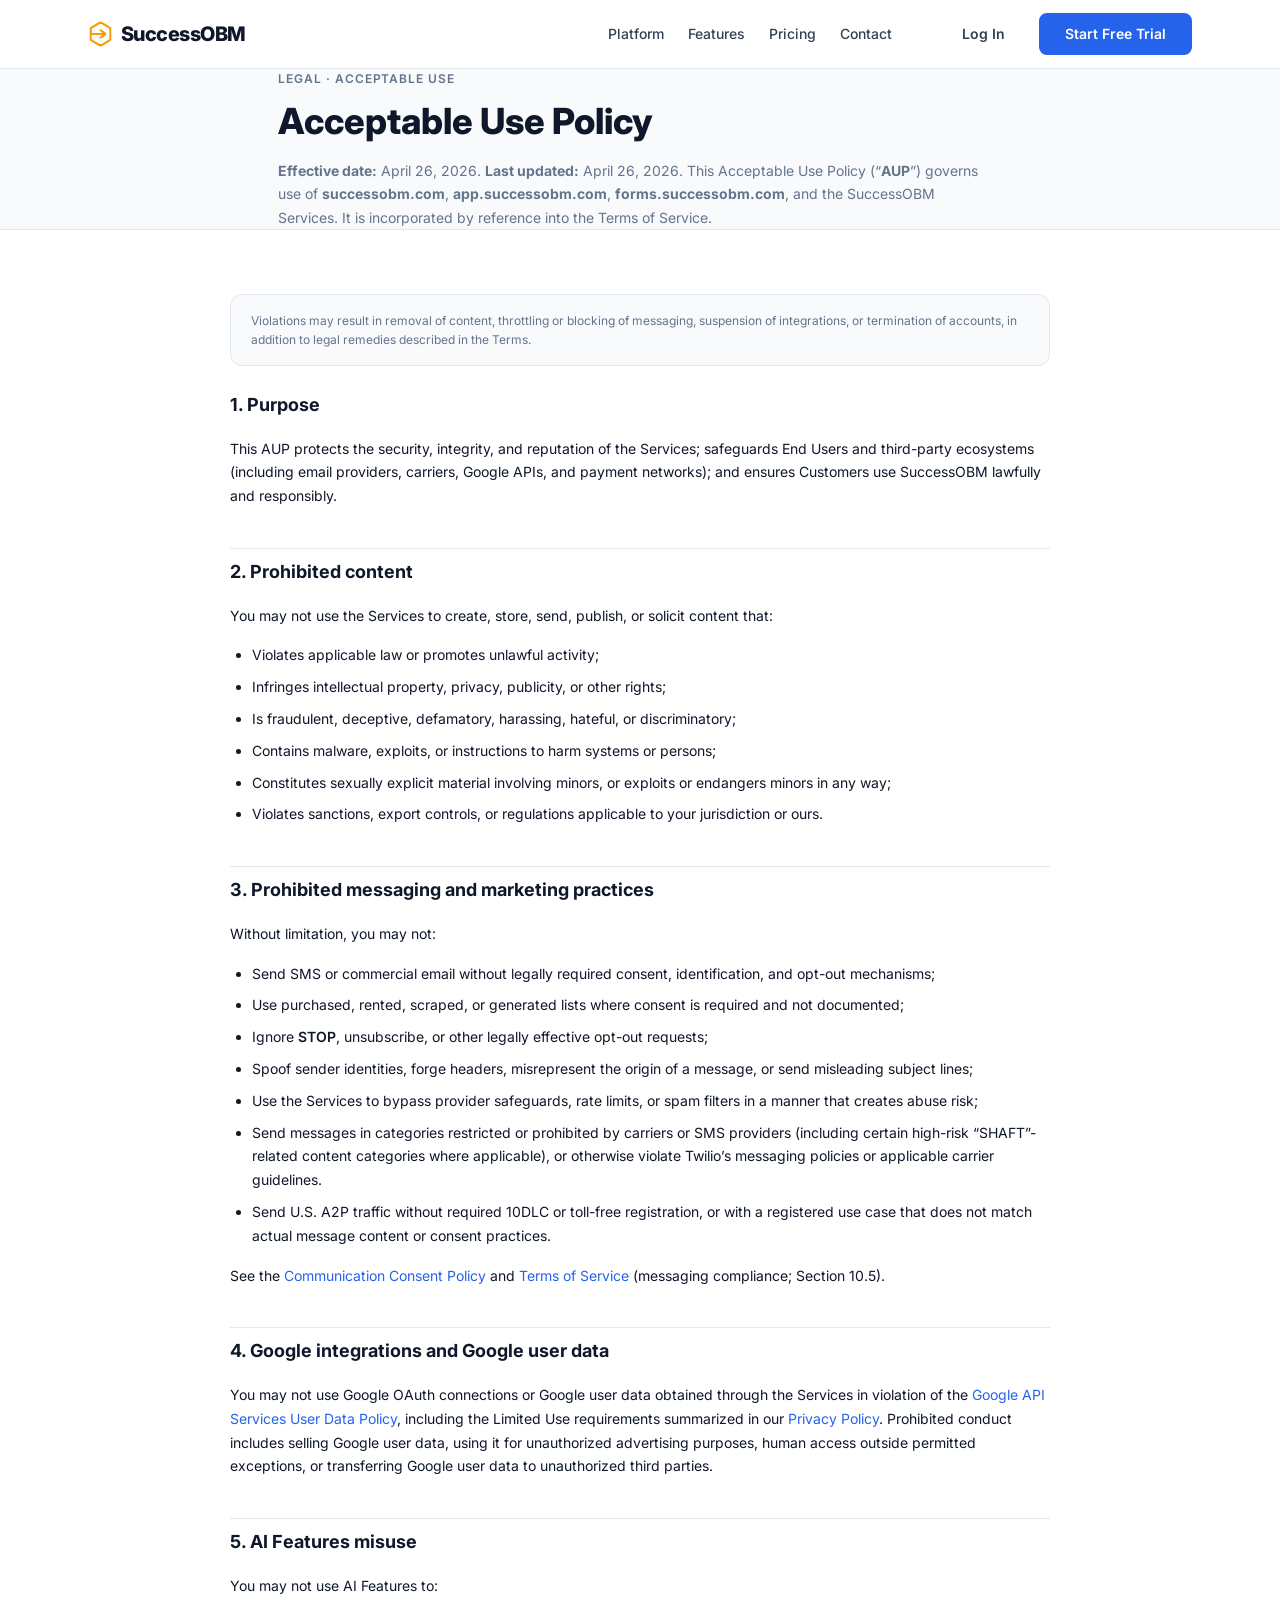
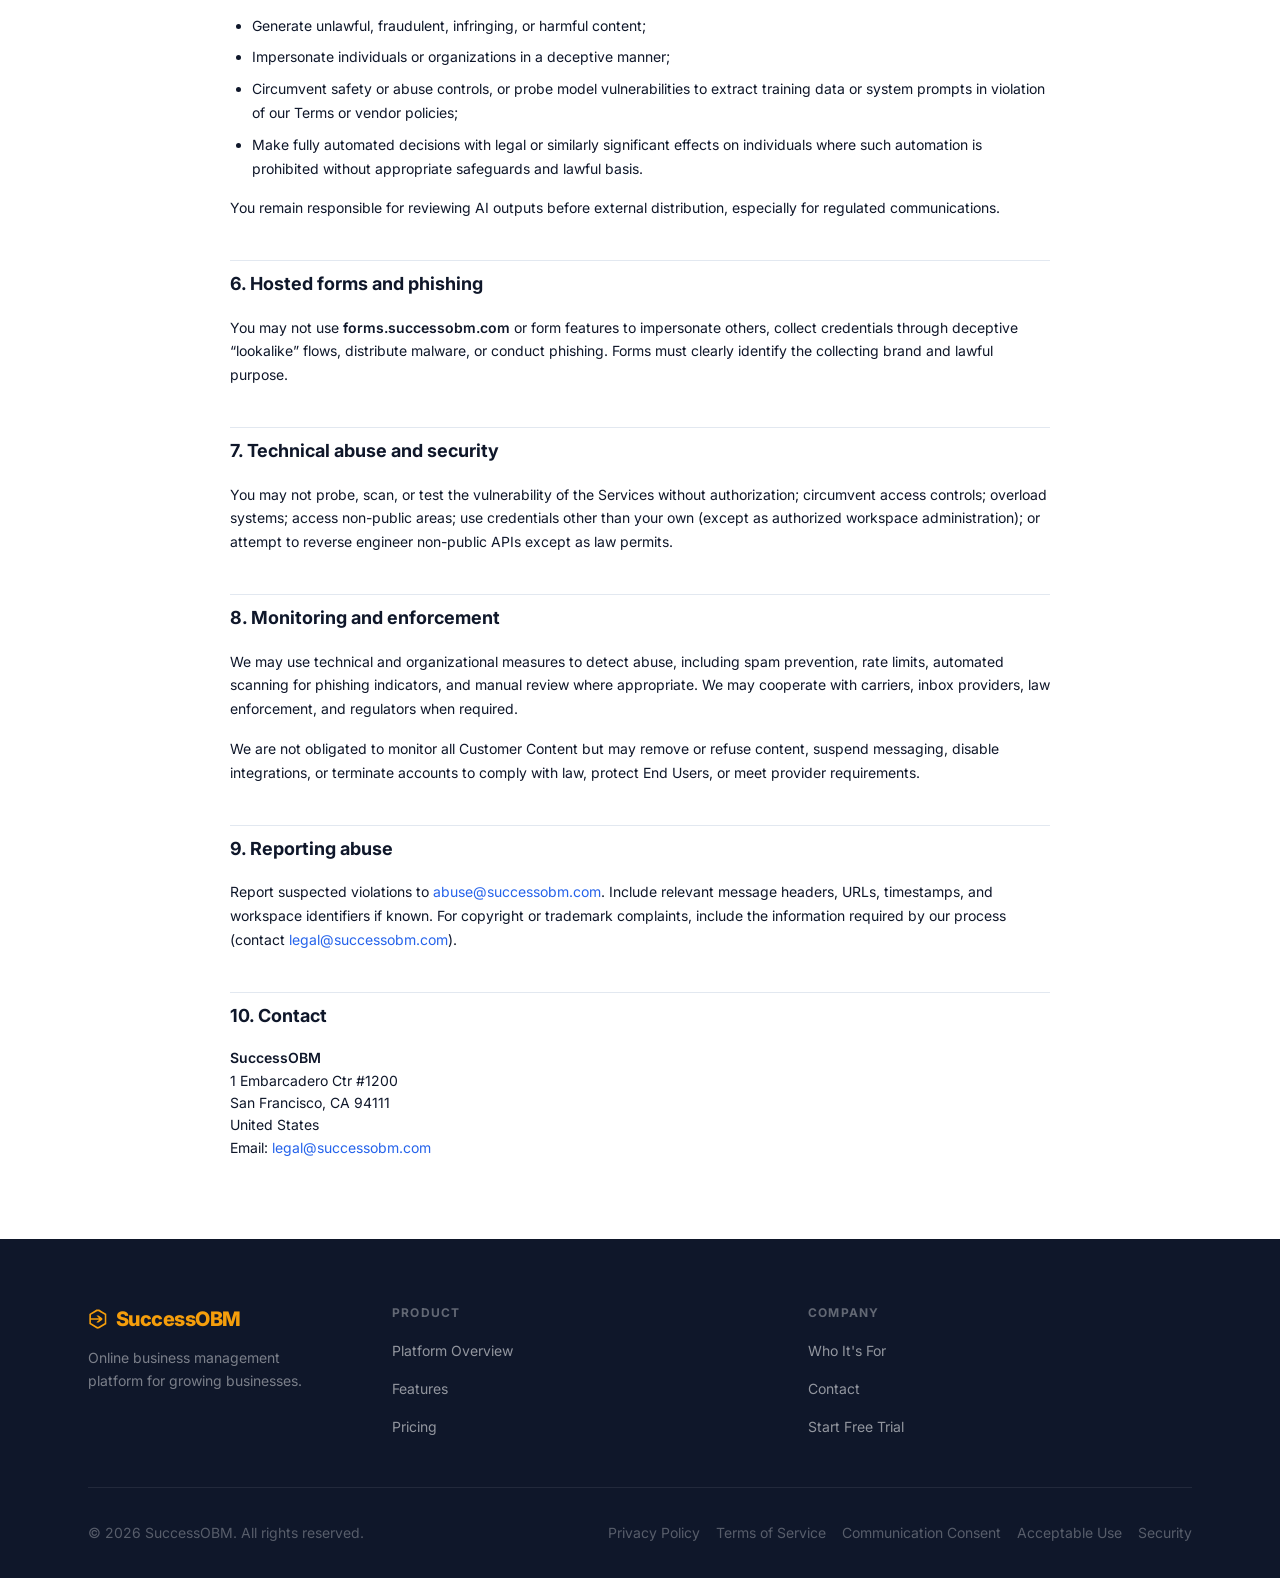
==== acceptable-use/index.html @ dd64149d "Add legal and compliance pages" ====
<!DOCTYPE html>
<html lang="en">
<head>
  <meta charset="UTF-8">
  <meta name="viewport" content="width=device-width, initial-scale=1.0">
  <title>Acceptable Use Policy | SuccessOBM</title>
  <meta name="description" content="Acceptable Use Policy for SuccessOBM — prohibited conduct, messaging abuse, AI misuse, and enforcement.">
  <meta name="robots" content="index, follow">
  <link rel="canonical" href="https://successobm.com/acceptable-use">

  <meta property="og:type" content="website">
  <meta property="og:site_name" content="SuccessOBM">
  <meta property="og:url" content="https://successobm.com/acceptable-use">
  <meta property="og:title" content="Acceptable Use Policy | SuccessOBM">
  <meta property="og:description" content="Rules for using SuccessOBM, including messaging, integrations, AI features, and hosted forms.">

  <link rel="preconnect" href="https://fonts.googleapis.com">
  <link rel="preconnect" href="https://fonts.gstatic.com" crossorigin>
  <link href="https://fonts.googleapis.com/css2?family=Inter:wght@400;500;600;700;800&display=swap" rel="stylesheet">
  <link rel="stylesheet" href="../css/styles.css">

  <style>
    .legal-hero { padding-block: var(--s-14) var(--s-8); background: var(--c-surface); border-bottom: 1px solid var(--c-border); }
    .legal-hero__inner { max-width: 820px; }
    .legal-hero__meta { font-size: var(--text-xs); font-weight: 600; letter-spacing: 0.08em; text-transform: uppercase; color: var(--c-text-muted); margin-bottom: var(--s-3); }
    .legal-hero h1 { font-size: clamp(1.75rem, 4vw, 2.25rem); font-weight: 800; color: var(--c-text); margin: 0 0 var(--s-4); line-height: 1.2; }
    .legal-hero__lead { font-size: var(--text-sm); color: var(--c-text-muted); line-height: 1.65; margin: 0; max-width: 720px; }
    .legal-wrap { padding-block: var(--s-10) var(--s-16); background: var(--c-white); }
    .legal-doc { max-width: 820px; margin-inline: auto; font-size: var(--text-sm); color: var(--c-text); line-height: 1.7; }
    .legal-doc h2 { font-size: var(--text-lg); font-weight: 700; color: var(--c-text); margin: var(--s-10) 0 var(--s-4); padding-top: var(--s-2); border-top: 1px solid var(--c-border); }
    .legal-doc h2:first-of-type { border-top: none; margin-top: 0; padding-top: 0; }
    .legal-doc h3 { font-size: var(--text-base); font-weight: 650; margin: var(--s-8) 0 var(--s-3); color: var(--c-text); }
    .legal-doc p { margin: 0 0 var(--s-4); }
    .legal-doc ul, .legal-doc ol { margin: 0 0 var(--s-4); padding-left: 1.35rem; }
    .legal-doc li { margin-bottom: var(--s-2); }
    .legal-doc li:last-child { margin-bottom: 0; }
    .legal-doc strong { font-weight: 600; }
    .legal-doc a { color: var(--c-primary); text-underline-offset: 2px; }
    .legal-doc .legal-note { background: var(--c-surface); border: 1px solid var(--c-border); border-radius: var(--r-lg); padding: var(--s-4) var(--s-5); margin: var(--s-6) 0; font-size: var(--text-xs); color: var(--c-text-muted); line-height: 1.6; }
    .legal-doc .legal-address { font-style: normal; line-height: 1.6; }
  </style>
</head>
<body>

  <a class="skip-link" href="#main-content">Skip to main content</a>

  <header class="site-header" role="banner">
    <nav class="nav container" aria-label="Main navigation">
      <a href="/" class="nav__logo" aria-label="SuccessOBM — go to homepage">
        <svg class="nav__logo-icon" xmlns="http://www.w3.org/2000/svg" viewBox="98 72 122 137" aria-hidden="true" focusable="false">
          <path fill="currentColor" d="M164.08,80.65l3.98,1.11c14.44,8.84,28.86,17.67,43.26,26.48l.69,1.75v60.94l-.68,1.75-44.98,27.75c-3.71.82-10.62,1.42-14.09-.03l-45.69-28.25c-.51-20.93-.52-42.63-.01-63.58l43.95-26.81,3.98-1.1h9.59ZM167.05,145.61c-4.42-.01-8.16-.25-12.38-.29l-38.52-.4.02,20.93,39.08,23.59c3.01.23,5.64.26,8.59-.03l38.57-23.69v-51.09s-38.41-22.59-38.41-22.59l-9.06-.13-38.18,22.67-.31,20.8,50.54-.06-16.31-16.72,12.6-.04,23.98,16.66-.04,9.84-24.3,16.86c-4.16-.2-7.86.43-12.13-.38,5.96-6.66,10.46-9.46,16.27-15.95Z"/>
        </svg>
        <span class="nav__logo-text">SuccessOBM</span>
      </a>
      <button class="nav__toggle" aria-expanded="false" aria-controls="nav-menu" aria-label="Toggle navigation menu">
        <span class="nav__toggle-bar"></span>
        <span class="nav__toggle-bar"></span>
        <span class="nav__toggle-bar"></span>
      </button>
      <div class="nav__menu" id="nav-menu">
        <ul class="nav__list" role="list">
          <li><a href="/platform" class="nav__link">Platform</a></li>
          <li><a href="/features" class="nav__link">Features</a></li>
          <li><a href="/pricing" class="nav__link">Pricing</a></li>
          <li><a href="/contact" class="nav__link">Contact</a></li>
        </ul>
        <div class="nav__actions">
          <a href="/login" class="btn btn--ghost">Log In</a>
          <a href="/signup" class="btn btn--primary">Start Free Trial</a>
        </div>
      </div>
    </nav>
  </header>

  <main id="main-content">
    <div class="legal-hero">
      <div class="container legal-hero__inner">
        <p class="legal-hero__meta">Legal &middot; Acceptable Use</p>
        <h1>Acceptable Use Policy</h1>
        <p class="legal-hero__lead"><strong>Effective date:</strong> April 26, 2026. <strong>Last updated:</strong> April 26, 2026. This Acceptable Use Policy (&ldquo;<strong>AUP</strong>&rdquo;) governs use of <strong>successobm.com</strong>, <strong>app.successobm.com</strong>, <strong>forms.successobm.com</strong>, and the SuccessOBM Services. It is incorporated by reference into the <a href="/terms">Terms of Service</a>.</p>
      </div>
    </div>

    <div class="legal-wrap">
      <div class="container">
        <article class="legal-doc" aria-label="Acceptable Use Policy full text">

          <p class="legal-note">Violations may result in removal of content, throttling or blocking of messaging, suspension of integrations, or termination of accounts, in addition to legal remedies described in the Terms.</p>

          <h2>1. Purpose</h2>
          <p>This AUP protects the security, integrity, and reputation of the Services; safeguards End Users and third-party ecosystems (including email providers, carriers, Google APIs, and payment networks); and ensures Customers use SuccessOBM lawfully and responsibly.</p>

          <h2>2. Prohibited content</h2>
          <p>You may not use the Services to create, store, send, publish, or solicit content that:</p>
          <ul>
            <li>Violates applicable law or promotes unlawful activity;</li>
            <li>Infringes intellectual property, privacy, publicity, or other rights;</li>
            <li>Is fraudulent, deceptive, defamatory, harassing, hateful, or discriminatory;</li>
            <li>Contains malware, exploits, or instructions to harm systems or persons;</li>
            <li>Constitutes sexually explicit material involving minors, or exploits or endangers minors in any way;</li>
            <li>Violates sanctions, export controls, or regulations applicable to your jurisdiction or ours.</li>
          </ul>

          <h2>3. Prohibited messaging and marketing practices</h2>
          <p>Without limitation, you may not:</p>
          <ul>
            <li>Send SMS or commercial email without legally required consent, identification, and opt-out mechanisms;</li>
            <li>Use purchased, rented, scraped, or generated lists where consent is required and not documented;</li>
            <li>Ignore <strong>STOP</strong>, unsubscribe, or other legally effective opt-out requests;</li>
            <li>Spoof sender identities, forge headers, misrepresent the origin of a message, or send misleading subject lines;</li>
            <li>Use the Services to bypass provider safeguards, rate limits, or spam filters in a manner that creates abuse risk;</li>
            <li>Send messages in categories restricted or prohibited by carriers or SMS providers (including certain high-risk &ldquo;SHAFT&rdquo;-related content categories where applicable), or otherwise violate Twilio&rsquo;s messaging policies or applicable carrier guidelines.</li>
            <li>Send U.S. A2P traffic without required 10DLC or toll-free registration, or with a registered use case that does not match actual message content or consent practices.</li>
          </ul>
          <p>See the <a href="/communication-policy">Communication Consent Policy</a> and <a href="/terms">Terms of Service</a> (messaging compliance; Section 10.5).</p>

          <h2>4. Google integrations and Google user data</h2>
          <p>You may not use Google OAuth connections or Google user data obtained through the Services in violation of the <a href="https://developers.google.com/terms/api-services-user-data-policy" rel="noopener noreferrer">Google API Services User Data Policy</a>, including the Limited Use requirements summarized in our <a href="/privacy">Privacy Policy</a>. Prohibited conduct includes selling Google user data, using it for unauthorized advertising purposes, human access outside permitted exceptions, or transferring Google user data to unauthorized third parties.</p>

          <h2>5. AI Features misuse</h2>
          <p>You may not use AI Features to:</p>
          <ul>
            <li>Generate unlawful, fraudulent, infringing, or harmful content;</li>
            <li>Impersonate individuals or organizations in a deceptive manner;</li>
            <li>Circumvent safety or abuse controls, or probe model vulnerabilities to extract training data or system prompts in violation of our Terms or vendor policies;</li>
            <li>Make fully automated decisions with legal or similarly significant effects on individuals where such automation is prohibited without appropriate safeguards and lawful basis.</li>
          </ul>
          <p>You remain responsible for reviewing AI outputs before external distribution, especially for regulated communications.</p>

          <h2>6. Hosted forms and phishing</h2>
          <p>You may not use <strong>forms.successobm.com</strong> or form features to impersonate others, collect credentials through deceptive &ldquo;lookalike&rdquo; flows, distribute malware, or conduct phishing. Forms must clearly identify the collecting brand and lawful purpose.</p>

          <h2>7. Technical abuse and security</h2>
          <p>You may not probe, scan, or test the vulnerability of the Services without authorization; circumvent access controls; overload systems; access non-public areas; use credentials other than your own (except as authorized workspace administration); or attempt to reverse engineer non-public APIs except as law permits.</p>

          <h2>8. Monitoring and enforcement</h2>
          <p>We may use technical and organizational measures to detect abuse, including spam prevention, rate limits, automated scanning for phishing indicators, and manual review where appropriate. We may cooperate with carriers, inbox providers, law enforcement, and regulators when required.</p>
          <p>We are not obligated to monitor all Customer Content but may remove or refuse content, suspend messaging, disable integrations, or terminate accounts to comply with law, protect End Users, or meet provider requirements.</p>

          <h2>9. Reporting abuse</h2>
          <p>Report suspected violations to <a href="mailto:abuse@successobm.com">abuse@successobm.com</a>. Include relevant message headers, URLs, timestamps, and workspace identifiers if known. For copyright or trademark complaints, include the information required by our process (contact <a href="mailto:legal@successobm.com">legal@successobm.com</a>).</p>

          <h2>10. Contact</h2>
          <p class="legal-address"><strong>SuccessOBM</strong><br>
          1 Embarcadero Ctr #1200<br>
          San Francisco, CA 94111<br>
          United States<br>
          Email: <a href="mailto:legal@successobm.com">legal@successobm.com</a></p>

        </article>
      </div>
    </div>
  </main>

  <footer class="site-footer" role="contentinfo">
    <div class="container">
      <div class="footer__top">
        <div class="footer__brand">
          <a href="/" class="footer__logo" aria-label="SuccessOBM — go to homepage">
            <svg class="footer__logo-icon" xmlns="http://www.w3.org/2000/svg" viewBox="98 72 122 137" aria-hidden="true" focusable="false">
              <path fill="currentColor" d="M164.08,80.65l3.98,1.11c14.44,8.84,28.86,17.67,43.26,26.48l.69,1.75v60.94l-.68,1.75-44.98,27.75c-3.71.82-10.62,1.42-14.09-.03l-45.69-28.25c-.51-20.93-.52-42.63-.01-63.58l43.95-26.81,3.98-1.1h9.59ZM167.05,145.61c-4.42-.01-8.16-.25-12.38-.29l-38.52-.4.02,20.93,39.08,23.59c3.01.23,5.64.26,8.59-.03l38.57-23.69v-51.09s-38.41-22.59-38.41-22.59l-9.06-.13-38.18,22.67-.31,20.8,50.54-.06-16.31-16.72,12.6-.04,23.98,16.66-.04,9.84-24.3,16.86c-4.16-.2-7.86.43-12.13-.38,5.96-6.66,10.46-9.46,16.27-15.95Z"/>
            </svg>
            <span class="footer__logo-text">SuccessOBM</span>
          </a>
          <p class="footer__tagline">Online business management platform for growing businesses.</p>
        </div>
        <nav class="footer__nav" aria-label="Footer navigation">
          <div class="footer__col">
            <h4 class="footer__col-title">Product</h4>
            <ul role="list">
              <li><a href="/platform">Platform Overview</a></li>
              <li><a href="/features">Features</a></li>
              <li><a href="/pricing">Pricing</a></li>
            </ul>
          </div>
          <div class="footer__col">
            <h4 class="footer__col-title">Company</h4>
            <ul role="list">
              <li><a href="/who-its-for">Who It's For</a></li>
              <li><a href="/contact">Contact</a></li>
              <li><a href="/signup">Start Free Trial</a></li>
            </ul>
          </div>
        </nav>
      </div>
      <div class="footer__bottom">
        <p class="footer__legal">&copy; <span id="current-year">2026</span> SuccessOBM. All rights reserved.</p>
        <ul class="footer__legal-links" role="list">
          <li><a href="/privacy">Privacy Policy</a></li>
          <li><a href="/terms">Terms of Service</a></li>
          <li><a href="/communication-policy">Communication Consent</a></li>
          <li><a href="/acceptable-use" aria-current="page">Acceptable Use</a></li>
          <li><a href="/security">Security</a></li>
        </ul>
      </div>
    </div>
  </footer>

  <script src="../js/main.js"></script>
</body>
</html>
---- css/styles.css ----
/*
 * ============================================================
 * SuccessOBM — styles.css
 * Mobile-first, production-ready stylesheet
 *
 * Structure:
 *   1.  Design Tokens (CSS custom properties)
 *   2.  Reset & Base
 *   3.  Skip Link (accessibility)
 *   4.  Layout Utilities
 *   5.  Buttons
 *   6.  Navigation
 *   7.  Section Utilities
 *   8.  Hero
 *   9.  Problem Section
 *   10. Platform Pillars
 *   11. Outcomes / Benefits
 *   12. Feature Cards
 *   13. Audience Grid
 *   14. Differentiators
 *   15. How It Works Steps
 *   16. CTA Section
 *   17. FAQ
 *   18. Footer
 *   19. Animations
 *   20. Print
 * ============================================================
 */


/* ============================================================
   1. DESIGN TOKENS
   ============================================================ */

:root {
  /* --- Color palette --- */
  --c-dark:          #0F172A;
  --c-dark-alt:      #1E293B;
  --c-primary:       #2563EB;
  --c-primary-dark:  #1D4ED8;
  --c-primary-deeper:#1E40AF;
  --c-primary-light: #DBEAFE;
  --c-accent:        #F59E0B;
  --c-gold:          #F59E0B;
  --c-gold-dark:     #D97706;
  --c-gold-light:    #FEF3C7;
  --c-surface:       #F8FAFC;
  --c-surface-alt:   #F1F5F9;
  --c-border:        #E2E8F0;
  --c-text:          #0F172A;
  --c-text-body:     #334155;
  --c-text-muted:    #64748B;
  --c-white:         #FFFFFF;

  /* --- Typography --- */
  --font: 'Inter', system-ui, -apple-system, BlinkMacSystemFont, 'Segoe UI', sans-serif;

  --text-xs:   0.75rem;    /*  12px */
  --text-sm:   0.875rem;   /*  14px */
  --text-base: 1rem;       /*  16px */
  --text-lg:   1.125rem;   /*  18px */
  --text-xl:   1.25rem;    /*  20px */
  --text-2xl:  1.5rem;     /*  24px */
  --text-3xl:  1.875rem;   /*  30px */
  --text-4xl:  2.25rem;    /*  36px */
  --text-5xl:  3rem;       /*  48px */
  --text-6xl:  3.75rem;    /*  60px */

  /* --- Spacing scale --- */
  --s-1:  0.25rem;
  --s-2:  0.5rem;
  --s-3:  0.75rem;
  --s-4:  1rem;
  --s-5:  1.25rem;
  --s-6:  1.5rem;
  --s-7:  1.75rem;
  --s-8:  2rem;
  --s-10: 2.5rem;
  --s-12: 3rem;
  --s-16: 4rem;
  --s-20: 5rem;
  --s-24: 6rem;

  /* --- Border radius --- */
  --r-sm:   0.375rem;
  --r-md:   0.5rem;
  --r-lg:   0.75rem;
  --r-xl:   1rem;
  --r-2xl:  1.5rem;
  --r-full: 9999px;

  /* --- Shadows --- */
  --shadow-sm: 0 1px 2px rgba(15, 23, 42, 0.05);
  --shadow-md: 0 4px 6px -1px rgba(15, 23, 42, 0.07),
               0 2px 4px -1px rgba(15, 23, 42, 0.04);
  --shadow-lg: 0 10px 15px -3px rgba(15, 23, 42, 0.07),
               0 4px 6px -2px rgba(15, 23, 42, 0.04);
  --shadow-xl: 0 20px 25px -5px rgba(15, 23, 42, 0.08),
               0 10px 10px -5px rgba(15, 23, 42, 0.02);

  /* --- Layout --- */
  --container-max:    1200px;
  --container-narrow: 760px;

  /* --- Transitions --- */
  --t-fast: 150ms ease;
  --t-base: 250ms ease;
  --t-slow: 400ms ease;
}


/* ============================================================
   2. RESET & BASE
   ============================================================ */

*, *::before, *::after {
  box-sizing: border-box;
  margin: 0;
  padding: 0;
}

html {
  scroll-behavior: smooth;
  -webkit-text-size-adjust: 100%;
}

body {
  font-family: var(--font);
  font-size: var(--text-base);
  line-height: 1.6;
  color: var(--c-text-body);
  background-color: var(--c-white);
  -webkit-font-smoothing: antialiased;
  -moz-osx-font-smoothing: grayscale;
}

img,
svg,
video {
  display: block;
  max-width: 100%;
}

ul[role="list"],
ol[role="list"] {
  list-style: none;
}

a {
  color: inherit;
  text-decoration: none;
}

button {
  cursor: pointer;
  border: none;
  background: none;
  font-family: inherit;
  font-size: inherit;
  color: inherit;
}

/* Global focus ring — visible only for keyboard navigation */
:focus-visible {
  outline: 2px solid var(--c-primary);
  outline-offset: 3px;
  border-radius: var(--r-sm);
}


/* ============================================================
   3. SKIP LINK (ACCESSIBILITY)
   ============================================================ */

.skip-link {
  position: absolute;
  top: -100%;
  left: var(--s-4);
  padding: var(--s-2) var(--s-4);
  background: var(--c-primary);
  color: var(--c-white);
  font-size: var(--text-sm);
  font-weight: 600;
  border-radius: var(--r-md);
  z-index: 9999;
  transition: top var(--t-fast);
}

.skip-link:focus {
  top: var(--s-4);
}


/* ============================================================
   4. LAYOUT UTILITIES
   ============================================================ */

.container {
  width: 100%;
  max-width: var(--container-max);
  margin-inline: auto;
  padding-inline: var(--s-5);
}

.container--narrow {
  max-width: var(--container-narrow);
}

@media (min-width: 640px) {
  .container {
    padding-inline: var(--s-8);
  }
}

@media (min-width: 1024px) {
  .container {
    padding-inline: var(--s-12);
  }
}


/* ============================================================
   5. BUTTONS
   ============================================================ */

.btn {
  display: inline-flex;
  align-items: center;
  justify-content: center;
  gap: var(--s-2);
  padding: var(--s-3) var(--s-6);
  font-size: var(--text-sm);
  font-weight: 600;
  line-height: 1;
  border-radius: var(--r-md);
  border: 2px solid transparent;
  white-space: nowrap;
  text-decoration: none;
  cursor: pointer;
  transition:
    background-color var(--t-fast),
    color var(--t-fast),
    border-color var(--t-fast),
    box-shadow var(--t-fast),
    transform var(--t-fast);
}

.btn:hover {
  transform: translateY(-1px);
}

.btn:active {
  transform: translateY(0);
}

/* Size modifier */
.btn--lg {
  padding: var(--s-4) var(--s-8);
  font-size: var(--text-base);
  border-radius: var(--r-lg);
}

/* Variants */
.btn--primary {
  background-color: var(--c-primary);
  color: var(--c-white);
  border-color: var(--c-primary);
}

.btn--primary:hover {
  background-color: var(--c-primary-dark);
  border-color: var(--c-primary-dark);
  box-shadow: 0 4px 14px rgba(37, 99, 235, 0.35);
}

.btn--ghost {
  background-color: transparent;
  color: var(--c-text-body);
  border-color: transparent;
}

.btn--ghost:hover {
  background-color: var(--c-surface-alt);
  color: var(--c-text);
}

.btn--outline-light {
  background-color: transparent;
  color: var(--c-white);
  border-color: rgba(255, 255, 255, 0.35);
}

.btn--outline-light:hover {
  background-color: rgba(255, 255, 255, 0.1);
  border-color: rgba(255, 255, 255, 0.65);
}

.btn--white {
  background-color: var(--c-white);
  color: var(--c-primary);
  border-color: var(--c-white);
}

.btn--white:hover {
  background-color: var(--c-primary-light);
  border-color: var(--c-primary-light);
  box-shadow: 0 4px 14px rgba(255, 255, 255, 0.2);
}

.btn--gold {
  background-color: var(--c-gold);
  color: var(--c-dark);
  border-color: var(--c-gold);
}

.btn--gold:hover {
  background-color: var(--c-gold-dark);
  border-color: var(--c-gold-dark);
  box-shadow: 0 4px 14px rgba(245, 158, 11, 0.35);
}


/* ============================================================
   6. NAVIGATION
   ============================================================ */

.site-header {
  position: sticky;
  top: 0;
  z-index: 100;
  background-color: rgba(255, 255, 255, 0.96);
  backdrop-filter: blur(12px);
  -webkit-backdrop-filter: blur(12px);
  border-bottom: 1px solid var(--c-border);
  transition: box-shadow var(--t-base);
}

.site-header.scrolled {
  box-shadow: var(--shadow-md);
}

.nav {
  display: flex;
  align-items: center;
  justify-content: space-between;
  height: 68px;
  gap: var(--s-6);
}

/* Logo */
.nav__logo {
  flex-shrink: 0;
  text-decoration: none;
  display: inline-flex;
  align-items: center;
  gap: var(--s-2);
}

.nav__logo-icon {
  height: 28px;
  width: auto;
  flex-shrink: 0;
  color: var(--c-gold);
}

.nav__logo-text {
  font-size: var(--text-xl);
  font-weight: 800;
  color: var(--c-dark);
  letter-spacing: -0.025em;
}

/* Hamburger toggle (mobile only) */
.nav__toggle {
  display: flex;
  flex-direction: column;
  justify-content: center;
  gap: 5px;
  width: 38px;
  height: 38px;
  padding: 8px;
  border-radius: var(--r-md);
  transition: background-color var(--t-fast);
}

.nav__toggle:hover {
  background-color: var(--c-surface-alt);
}

.nav__toggle-bar {
  display: block;
  width: 100%;
  height: 2px;
  background-color: var(--c-dark);
  border-radius: var(--r-full);
  transition: transform var(--t-base), opacity var(--t-base);
}

.nav__toggle[aria-expanded="true"] .nav__toggle-bar:nth-child(1) {
  transform: translateY(7px) rotate(45deg);
}

.nav__toggle[aria-expanded="true"] .nav__toggle-bar:nth-child(2) {
  opacity: 0;
  transform: scaleX(0);
}

.nav__toggle[aria-expanded="true"] .nav__toggle-bar:nth-child(3) {
  transform: translateY(-7px) rotate(-45deg);
}

/* Mobile nav menu */
.nav__menu {
  display: none;
  position: fixed;
  inset: 68px 0 0 0;
  background-color: var(--c-white);
  padding: var(--s-6) var(--s-5);
  border-top: 1px solid var(--c-border);
  flex-direction: column;
  gap: var(--s-6);
  overflow-y: auto;
}

.nav__menu.is-open {
  display: flex;
}

.nav__list {
  display: flex;
  flex-direction: column;
  gap: var(--s-1);
}

.nav__link {
  display: block;
  padding: var(--s-3) var(--s-2);
  font-size: var(--text-base);
  font-weight: 500;
  color: var(--c-text-body);
  border-radius: var(--r-md);
  transition: color var(--t-fast), background-color var(--t-fast);
}

.nav__link:hover,
.nav__link[aria-current="page"] {
  color: var(--c-primary);
  background-color: var(--c-primary-light);
}

.nav__actions {
  display: flex;
  flex-direction: column;
  gap: var(--s-3);
}

/* Desktop nav */
@media (min-width: 768px) {
  .nav__toggle {
    display: none;
  }

  .nav__menu {
    display: flex;
    position: static;
    flex-direction: row;
    align-items: center;
    padding: 0;
    border-top: none;
    gap: var(--s-8);
    overflow: visible;
    flex: 1;
    justify-content: flex-end;
  }

  .nav__list {
    flex-direction: row;
    gap: 0;
  }

  .nav__link {
    font-size: var(--text-sm);
    padding: var(--s-2) var(--s-3);
  }

  .nav__actions {
    flex-direction: row;
    gap: var(--s-2);
  }
}


/* ============================================================
   7. SECTION UTILITIES
   ============================================================ */

.section {
  padding-block: var(--s-16);
}

@media (min-width: 768px) {
  .section {
    padding-block: var(--s-24);
  }
}

/* Background modifiers */
.section--light   { background-color: var(--c-white); }
.section--surface { background-color: var(--c-surface); }
.section--dark    { background-color: var(--c-dark); }

/* Section header */
.section-header {
  margin-bottom: var(--s-12);
}

.section-header--centered {
  text-align: center;
  max-width: 680px;
  margin-inline: auto;
  margin-bottom: var(--s-12);
}

/* Text color overrides for dark backgrounds */
.section-header--on-dark .section-title {
  color: var(--c-white);
}

.section-header--on-dark .section-lead {
  color: rgba(255, 255, 255, 0.7);
}

/* Eyebrow labels */
.section-eyebrow {
  display: inline-block;
  font-size: var(--text-xs);
  font-weight: 700;
  letter-spacing: 0.1em;
  text-transform: uppercase;
  color: var(--c-primary);
  margin-bottom: var(--s-3);
}

.section-eyebrow--accent {
  color: var(--c-accent);
}

/* Headings */
.section-title {
  font-size: var(--text-3xl);
  font-weight: 800;
  line-height: 1.2;
  letter-spacing: -0.025em;
  color: var(--c-text);
  margin-bottom: var(--s-4);
}

@media (min-width: 768px) {
  .section-title {
    font-size: var(--text-4xl);
  }
}

.section-lead {
  font-size: var(--text-lg);
  color: var(--c-text-muted);
  line-height: 1.7;
}


/* ============================================================
   8. HERO
   ============================================================ */

.hero {
  position: relative;
  background-color: var(--c-dark);
  color: var(--c-white);
  padding-block: var(--s-24);
  overflow: hidden;
  text-align: center;
}

/* Layered gradient background */
.hero__bg {
  position: absolute;
  inset: 0;
  background:
    radial-gradient(ellipse 80% 60% at 50% -10%,  rgba(37, 99, 235, 0.28) 0%, transparent 70%),
    radial-gradient(ellipse 60% 40% at 85% 90%,   rgba(245, 158, 11, 0.07) 0%, transparent 60%),
    radial-gradient(ellipse 50% 50% at 5%  70%,   rgba(30, 64, 175, 0.15) 0%, transparent 60%);
  pointer-events: none;
}

/* Subtle dot-grid overlay */
.hero__bg::after {
  content: '';
  position: absolute;
  inset: 0;
  background-image: radial-gradient(circle, rgba(255, 255, 255, 0.055) 1px, transparent 1px);
  background-size: 32px 32px;
  pointer-events: none;
}

.hero__inner {
  position: relative;
  z-index: 1;
  max-width: 860px;
  margin-inline: auto;
}

/* Badge */
.hero__badge {
  display: inline-flex;
  align-items: center;
  padding: var(--s-2) var(--s-4);
  background-color: rgba(245, 158, 11, 0.12);
  border: 1px solid rgba(245, 158, 11, 0.35);
  border-radius: var(--r-full);
  font-size: var(--text-xs);
  font-weight: 700;
  letter-spacing: 0.08em;
  text-transform: uppercase;
  color: var(--c-accent);
  margin-bottom: var(--s-6);
}

/* H1 */
.hero__headline {
  font-size: clamp(2rem, 5.5vw, var(--text-6xl));
  font-weight: 800;
  line-height: 1.1;
  letter-spacing: -0.03em;
  color: var(--c-white);
  margin-bottom: var(--s-6);
}

/* Subheadline */
.hero__subheadline {
  font-size: clamp(var(--text-base), 2.5vw, var(--text-xl));
  color: rgba(255, 255, 255, 0.72);
  line-height: 1.7;
  max-width: 640px;
  margin-inline: auto;
  margin-bottom: var(--s-8);
}

/* CTA group */
.hero__actions {
  display: flex;
  flex-direction: column;
  align-items: center;
  gap: var(--s-3);
  margin-bottom: var(--s-5);
}

@media (min-width: 480px) {
  .hero__actions {
    flex-direction: row;
    justify-content: center;
  }
}

.hero__note {
  font-size: var(--text-sm);
  color: rgba(255, 255, 255, 0.4);
}


/* ============================================================
   9. PROBLEM SECTION — PAIN CARDS
   ============================================================ */

.pain-grid {
  display: grid;
  grid-template-columns: 1fr;
  gap: var(--s-4);
}

@media (min-width: 640px) {
  .pain-grid {
    grid-template-columns: repeat(2, 1fr);
  }
}

@media (min-width: 1024px) {
  .pain-grid {
    grid-template-columns: repeat(4, 1fr);
  }
}

.pain-card {
  padding: var(--s-6);
  background-color: var(--c-surface);
  border: 1px solid var(--c-border);
  border-radius: var(--r-xl);
  transition: box-shadow var(--t-base), transform var(--t-base);
}

.pain-card:hover {
  box-shadow: var(--shadow-md);
  transform: translateY(-2px);
}

.pain-card__icon {
  display: flex;
  align-items: center;
  justify-content: center;
  width: 48px;
  height: 48px;
  background-color: var(--c-primary-light);
  border-radius: var(--r-lg);
  color: var(--c-primary);
  margin-bottom: var(--s-4);
}

.pain-card__title {
  font-size: var(--text-base);
  font-weight: 700;
  color: var(--c-text);
  margin-bottom: var(--s-2);
  line-height: 1.35;
}

.pain-card__body {
  font-size: var(--text-sm);
  color: var(--c-text-muted);
  line-height: 1.65;
}


/* ============================================================
   10. PLATFORM PILLARS (dark section)
   ============================================================ */

.pillar-grid {
  display: grid;
  grid-template-columns: 1fr;
  gap: var(--s-4);
  list-style: none;
}

@media (min-width: 640px) {
  .pillar-grid {
    grid-template-columns: repeat(2, 1fr);
  }
}

@media (min-width: 1024px) {
  .pillar-grid {
    grid-template-columns: repeat(4, 1fr);
  }

  .pillar-grid--6 {
    grid-template-columns: repeat(3, 1fr);
  }
}

.pillar {
  padding: var(--s-8) var(--s-6);
  background-color: rgba(255, 255, 255, 0.04);
  border: 1px solid rgba(255, 255, 255, 0.08);
  border-radius: var(--r-xl);
  text-align: center;
  transition: background-color var(--t-base), border-color var(--t-base);
}

.pillar:hover {
  background-color: rgba(255, 255, 255, 0.08);
  border-color: rgba(255, 255, 255, 0.14);
}

.pillar__icon {
  display: flex;
  align-items: center;
  justify-content: center;
  width: 52px;
  height: 52px;
  background-color: rgba(37, 99, 235, 0.2);
  border-radius: var(--r-lg);
  color: var(--c-accent);
  margin: 0 auto var(--s-4);
}

.pillar__title {
  font-size: var(--text-lg);
  font-weight: 700;
  color: var(--c-white);
  margin-bottom: var(--s-2);
}

.pillar__body {
  font-size: var(--text-sm);
  color: rgba(255, 255, 255, 0.58);
  line-height: 1.65;
}


/* ============================================================
   11. OUTCOMES / BENEFITS
   Horizontal icon-left layout differentiates visually from
   pain cards (icon-top) and feature cards (icon-top).
   ============================================================ */

.outcomes-grid {
  display: grid;
  grid-template-columns: 1fr;
  gap: var(--s-4);
}

@media (min-width: 640px) {
  .outcomes-grid {
    grid-template-columns: repeat(2, 1fr);
  }
}

.outcome-item {
  display: flex;
  gap: var(--s-4);
  align-items: flex-start;
  padding: var(--s-6);
  background-color: var(--c-white);
  border: 1px solid var(--c-border);
  border-radius: var(--r-xl);
  transition: box-shadow var(--t-base), transform var(--t-base);
}

.outcome-item:hover {
  box-shadow: var(--shadow-md);
  transform: translateY(-2px);
}

.outcome-item__icon {
  flex-shrink: 0;
  display: flex;
  align-items: center;
  justify-content: center;
  width: 44px;
  height: 44px;
  background-color: var(--c-gold-light);
  border-radius: var(--r-md);
  color: var(--c-gold-dark);
}

.outcome-item__text {
  flex: 1;
}

.outcome-item__title {
  font-size: var(--text-base);
  font-weight: 700;
  color: var(--c-text);
  margin-bottom: var(--s-2);
  line-height: 1.35;
}

.outcome-item__body {
  font-size: var(--text-sm);
  color: var(--c-text-muted);
  line-height: 1.65;
}


/* ============================================================
   12. FEATURE CARDS
   ============================================================ */

.features-grid {
  display: grid;
  grid-template-columns: 1fr;
  gap: var(--s-5);
}

@media (min-width: 640px) {
  .features-grid {
    grid-template-columns: repeat(2, 1fr);
  }
}

@media (min-width: 1024px) {
  .features-grid {
    grid-template-columns: repeat(3, 1fr);
  }
}

.feature-card {
  padding: var(--s-6);
  background-color: var(--c-white);
  border: 1px solid var(--c-border);
  border-radius: var(--r-xl);
  transition:
    box-shadow var(--t-base),
    transform var(--t-base),
    border-color var(--t-base);
}

.feature-card:hover {
  box-shadow: var(--shadow-lg);
  transform: translateY(-3px);
  border-color: var(--c-primary-light);
}

.feature-card__icon {
  display: flex;
  align-items: center;
  justify-content: center;
  width: 48px;
  height: 48px;
  background-color: var(--c-primary-light);
  border-radius: var(--r-lg);
  color: var(--c-primary);
  margin-bottom: var(--s-4);
  flex-shrink: 0;
}

.feature-card__title {
  font-size: var(--text-base);
  font-weight: 700;
  color: var(--c-text);
  margin-bottom: var(--s-2);
  line-height: 1.35;
}

.feature-card__body {
  font-size: var(--text-sm);
  color: var(--c-text-muted);
  line-height: 1.65;
}


/* Features section CTA link */
.features-cta {
  text-align: center;
  margin-top: var(--s-10);
}


/* ============================================================
   13. AUDIENCE GRID
   ============================================================ */

.audience-grid {
  display: grid;
  grid-template-columns: 1fr;
  gap: var(--s-5);
}

@media (min-width: 640px) {
  .audience-grid {
    grid-template-columns: repeat(2, 1fr);
  }
}

.audience-card {
  padding: var(--s-7) var(--s-6);
  background-color: var(--c-white);
  border: 1px solid var(--c-border);
  border-radius: var(--r-xl);
  position: relative;
  overflow: hidden;
  transition: box-shadow var(--t-base), transform var(--t-base);
}

/* Accent top border */
.audience-card::before {
  content: '';
  position: absolute;
  top: 0;
  left: 0;
  right: 0;
  height: 3px;
  background: linear-gradient(90deg, var(--c-primary), var(--c-accent));
}

.audience-card:hover {
  box-shadow: var(--shadow-lg);
  transform: translateY(-2px);
}

.audience-card__title {
  font-size: var(--text-xl);
  font-weight: 700;
  color: var(--c-text);
  margin-bottom: var(--s-3);
}

.audience-card__body {
  font-size: var(--text-sm);
  color: var(--c-text-muted);
  line-height: 1.65;
  margin-bottom: var(--s-4);
}

.audience-card__tags {
  display: flex;
  flex-wrap: wrap;
  gap: var(--s-2);
  list-style: none;
}

.audience-card__tags li {
  padding: var(--s-1) var(--s-3);
  background-color: var(--c-surface);
  border: 1px solid var(--c-border);
  border-radius: var(--r-full);
  font-size: var(--text-xs);
  font-weight: 500;
  color: var(--c-text-body);
}


/* ============================================================
   14. DIFFERENTIATORS
   ============================================================ */

.differentiators {
  display: flex;
  flex-direction: column;
  max-width: 860px;
  margin-inline: auto;
}

.diff-item {
  display: flex;
  gap: var(--s-6);
  padding-block: var(--s-8);
  border-bottom: 1px solid var(--c-border);
  align-items: flex-start;
}

.diff-item:last-child {
  border-bottom: none;
}

.diff-item__number {
  flex-shrink: 0;
  font-size: var(--text-4xl);
  font-weight: 800;
  color: rgba(245, 158, 11, 0.35);
  line-height: 1;
  min-width: 3.25rem;
  user-select: none;
}

.diff-item__content {
  flex: 1;
  padding-top: var(--s-1);
}

.diff-item__title {
  font-size: var(--text-xl);
  font-weight: 700;
  color: var(--c-text);
  margin-bottom: var(--s-3);
}

.diff-item__body {
  font-size: var(--text-base);
  color: var(--c-text-muted);
  line-height: 1.7;
}


/* ============================================================
   15. HOW IT WORKS — STEPS
   ============================================================ */

.steps {
  display: flex;
  flex-direction: column;
  gap: var(--s-8);
  max-width: 720px;
  margin-inline: auto;
  position: relative;
  list-style: none;
}

/* Vertical connecting line */
.steps::before {
  content: '';
  position: absolute;
  left: 31px;
  top: 64px;
  bottom: 64px;
  width: 2px;
  background: linear-gradient(
    to bottom,
    var(--c-primary) 0%,
    var(--c-accent) 100%
  );
  opacity: 0.18;
}

@media (min-width: 768px) {
  .steps::before {
    left: 39px;
  }
}

.step {
  display: flex;
  gap: var(--s-6);
  align-items: flex-start;
  position: relative;
}

.step__number {
  flex-shrink: 0;
  display: flex;
  align-items: center;
  justify-content: center;
  width: 64px;
  height: 64px;
  background: linear-gradient(135deg, var(--c-primary), var(--c-primary-dark));
  color: var(--c-white);
  font-size: var(--text-xl);
  font-weight: 800;
  border-radius: 50%;
  /* White ring works on both white and near-white section backgrounds */
  box-shadow:
    0 0 0 5px var(--c-white),
    0 0 0 7px var(--c-border);
  position: relative;
  z-index: 1;
  user-select: none;
}

.step__content {
  padding-top: var(--s-3);
  flex: 1;
}

.step__title {
  font-size: var(--text-xl);
  font-weight: 700;
  color: var(--c-text);
  margin-bottom: var(--s-2);
}

.step__body {
  font-size: var(--text-base);
  color: var(--c-text-muted);
  line-height: 1.7;
}


/* ============================================================
   16. CTA SECTION
   ============================================================ */

.cta-section {
  padding-block: var(--s-24);
  background: linear-gradient(
    135deg,
    var(--c-primary)       0%,
    var(--c-primary-dark)  50%,
    var(--c-primary-deeper) 100%
  );
  text-align: center;
}

.cta-section__inner {
  max-width: 680px;
}

.cta-section__title {
  font-size: clamp(var(--text-2xl), 4vw, var(--text-4xl));
  font-weight: 800;
  letter-spacing: -0.025em;
  line-height: 1.2;
  color: var(--c-white);
  margin-bottom: var(--s-4);
}

.cta-section__body {
  font-size: var(--text-lg);
  color: rgba(255, 255, 255, 0.78);
  line-height: 1.7;
  margin-bottom: var(--s-8);
}

.cta-section__actions {
  display: flex;
  flex-direction: column;
  align-items: center;
  gap: var(--s-3);
  margin-bottom: var(--s-5);
}

@media (min-width: 480px) {
  .cta-section__actions {
    flex-direction: row;
    justify-content: center;
  }
}

.cta-section__note {
  font-size: var(--text-sm);
  color: rgba(255, 255, 255, 0.48);
}


/* ============================================================
   17. FAQ — ACCESSIBLE DISCLOSURE PATTERN
   ============================================================ */

.faq-list {
  display: flex;
  flex-direction: column;
  border-radius: var(--r-xl);
  border: 1px solid var(--c-border);
  overflow: hidden;
}

.faq-item {
  border-bottom: 1px solid var(--c-border);
}

.faq-item:last-child {
  border-bottom: none;
}

.faq-toggle {
  display: flex;
  align-items: center;
  justify-content: space-between;
  width: 100%;
  padding: var(--s-5) var(--s-6);
  text-align: left;
  font-size: var(--text-base);
  font-weight: 600;
  color: var(--c-text);
  background-color: var(--c-white);
  gap: var(--s-4);
  transition: background-color var(--t-fast), color var(--t-fast);
}

.faq-toggle:hover {
  background-color: var(--c-surface);
}

.faq-toggle[aria-expanded="true"] {
  color: var(--c-primary);
  background-color: var(--c-surface);
}

/* Plus / minus icon */
.faq-toggle__icon {
  flex-shrink: 0;
  width: 20px;
  height: 20px;
  position: relative;
}

.faq-toggle__icon::before,
.faq-toggle__icon::after {
  content: '';
  position: absolute;
  top: 50%;
  left: 50%;
  transform: translate(-50%, -50%);
  background-color: var(--c-text-muted);
  border-radius: var(--r-full);
  transition: transform var(--t-base), opacity var(--t-base), background-color var(--t-fast);
}

.faq-toggle__icon::before {
  width: 12px;
  height: 2px;
}

.faq-toggle__icon::after {
  width: 2px;
  height: 12px;
}

.faq-toggle[aria-expanded="true"] .faq-toggle__icon::after {
  opacity: 0;
  transform: translate(-50%, -50%) rotate(90deg);
}

.faq-toggle[aria-expanded="true"] .faq-toggle__icon::before {
  background-color: var(--c-primary);
}

.faq-answer {
  padding: 0 var(--s-6) var(--s-6);
  background-color: var(--c-surface);
}

.faq-answer p {
  font-size: var(--text-base);
  color: var(--c-text-muted);
  line-height: 1.7;
}


/* ============================================================
   18. FOOTER
   ============================================================ */

.site-footer {
  background-color: var(--c-dark);
  padding-top: var(--s-16);
  padding-bottom: var(--s-8);
}

.footer__top {
  display: flex;
  flex-direction: column;
  gap: var(--s-12);
  margin-bottom: var(--s-12);
}

@media (min-width: 768px) {
  .footer__top {
    flex-direction: row;
    gap: var(--s-16);
  }
}

.footer__brand {
  flex-shrink: 0;
}

.footer__logo {
  display: inline-flex;
  align-items: center;
  gap: var(--s-2);
  font-size: var(--text-xl);
  font-weight: 800;
  color: var(--c-gold);
  letter-spacing: -0.025em;
  margin-bottom: var(--s-3);
  text-decoration: none;
}

.footer__logo-icon {
  height: 22px;
  width: auto;
  flex-shrink: 0;
}

.footer__tagline {
  font-size: var(--text-sm);
  color: rgba(255, 255, 255, 0.45);
  max-width: 240px;
  line-height: 1.6;
}

.footer__nav {
  display: grid;
  /* Two-column layout for current approved links.
     Update to repeat(4, 1fr) when additional page columns are added. */
  grid-template-columns: repeat(2, 1fr);
  gap: var(--s-8);
  flex: 1;
}

.footer__col-title {
  font-size: var(--text-xs);
  font-weight: 700;
  letter-spacing: 0.1em;
  text-transform: uppercase;
  color: rgba(255, 255, 255, 0.35);
  margin-bottom: var(--s-4);
}

.footer__col ul {
  display: flex;
  flex-direction: column;
  gap: var(--s-3);
  list-style: none;
}

.footer__col a {
  font-size: var(--text-sm);
  color: rgba(255, 255, 255, 0.55);
  transition: color var(--t-fast);
}

.footer__col a:hover {
  color: var(--c-white);
}

.footer__bottom {
  display: flex;
  flex-direction: column;
  gap: var(--s-4);
  padding-top: var(--s-8);
  border-top: 1px solid rgba(255, 255, 255, 0.08);
}

@media (min-width: 640px) {
  .footer__bottom {
    flex-direction: row;
    justify-content: space-between;
    align-items: center;
  }
}

.footer__legal {
  font-size: var(--text-sm);
  color: rgba(255, 255, 255, 0.3);
}

.footer__legal-links {
  display: flex;
  flex-wrap: wrap;
  gap: var(--s-4);
  list-style: none;
}

.footer__legal-links a {
  font-size: var(--text-sm);
  color: rgba(255, 255, 255, 0.3);
  transition: color var(--t-fast);
}

.footer__legal-links a:hover {
  color: rgba(255, 255, 255, 0.7);
}


/* ============================================================
   19. ANIMATIONS
   Respects prefers-reduced-motion
   ============================================================ */

@media (prefers-reduced-motion: no-preference) {
  .hero__inner > * {
    animation: fadeUp 0.6s ease both;
  }

  .hero__badge          { animation-delay:   0ms; }
  .hero__headline       { animation-delay:  80ms; }
  .hero__subheadline    { animation-delay: 160ms; }
  .hero__actions        { animation-delay: 240ms; }
  .hero__note           { animation-delay: 320ms; }
}


@keyframes fadeUp {
  from {
    opacity: 0;
    transform: translateY(18px);
  }
  to {
    opacity: 1;
    transform: translateY(0);
  }
}


/* ============================================================
   20. PRINT
   ============================================================ */

@media print {
  .site-header,
  .nav__toggle,
  .hero__actions,
  .cta-section,
  .site-footer {
    display: none;
  }

  body {
    color: #000;
    background: #fff;
  }
}
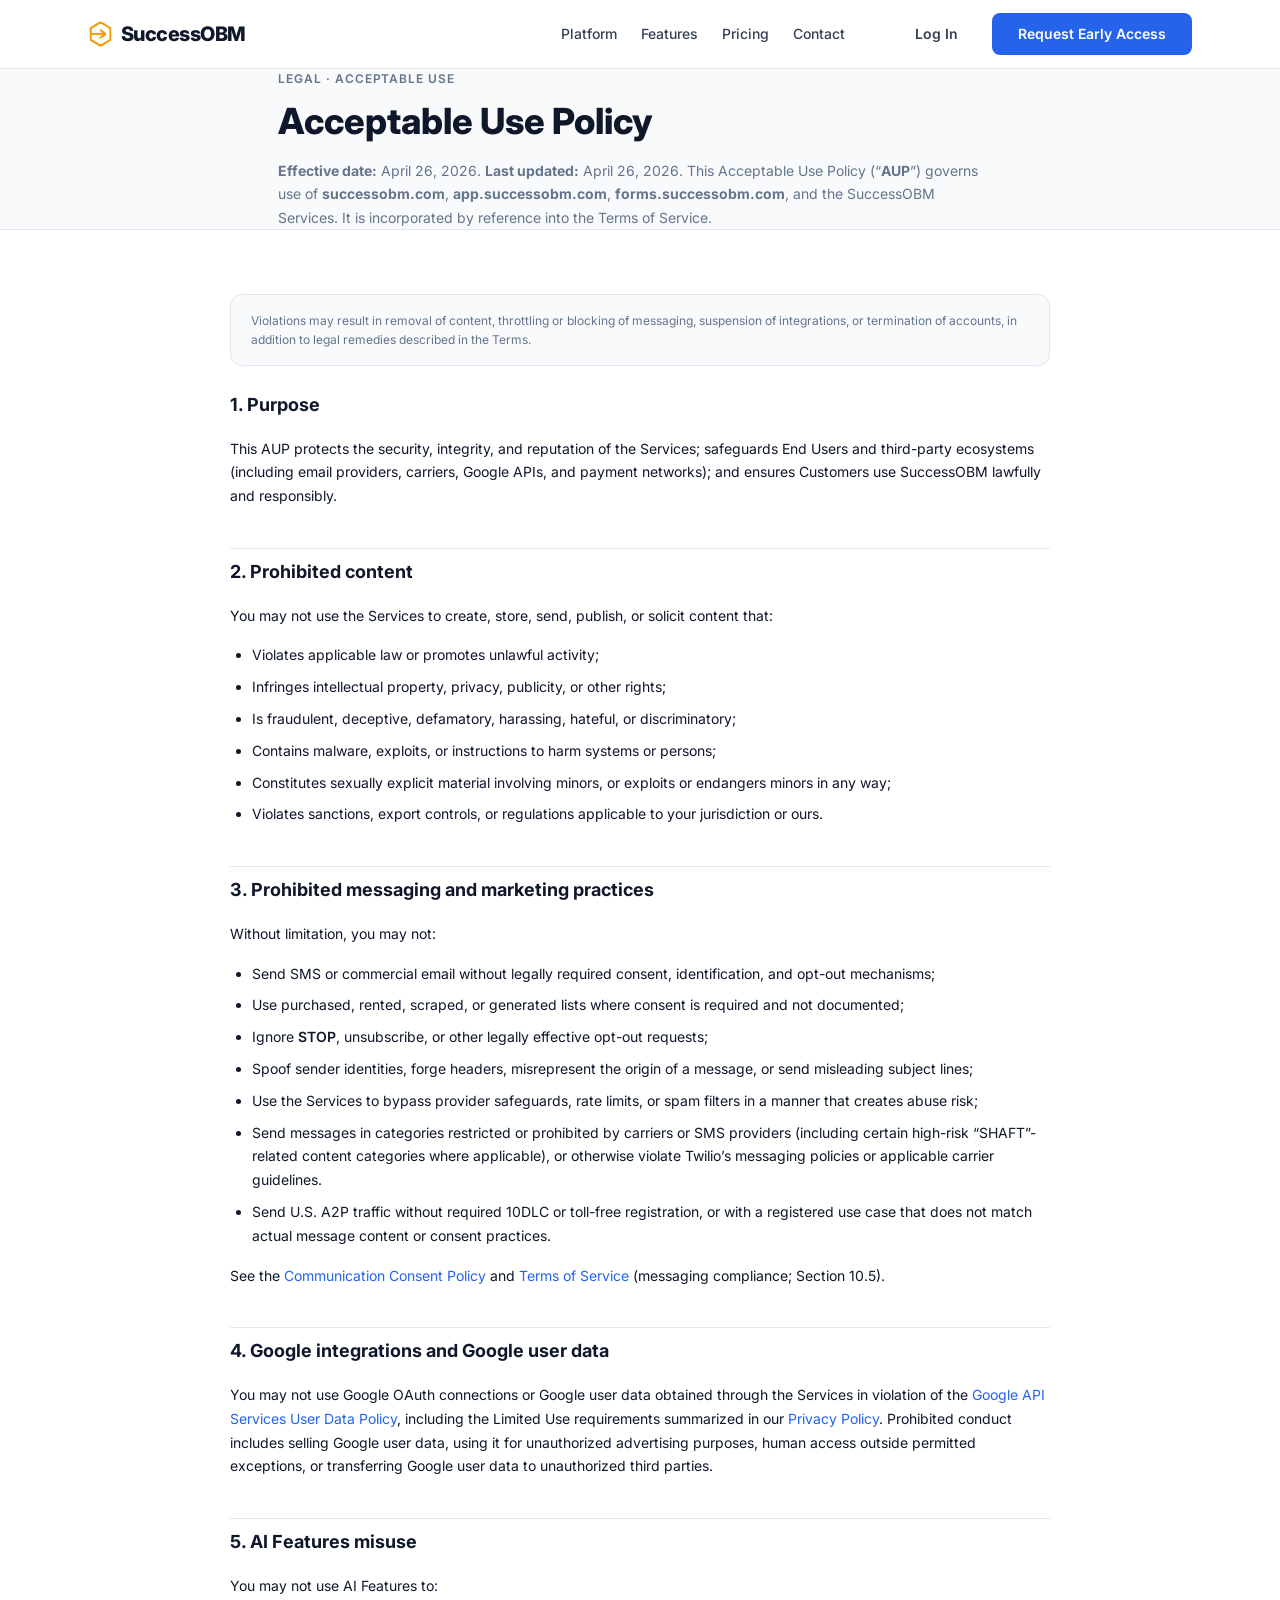
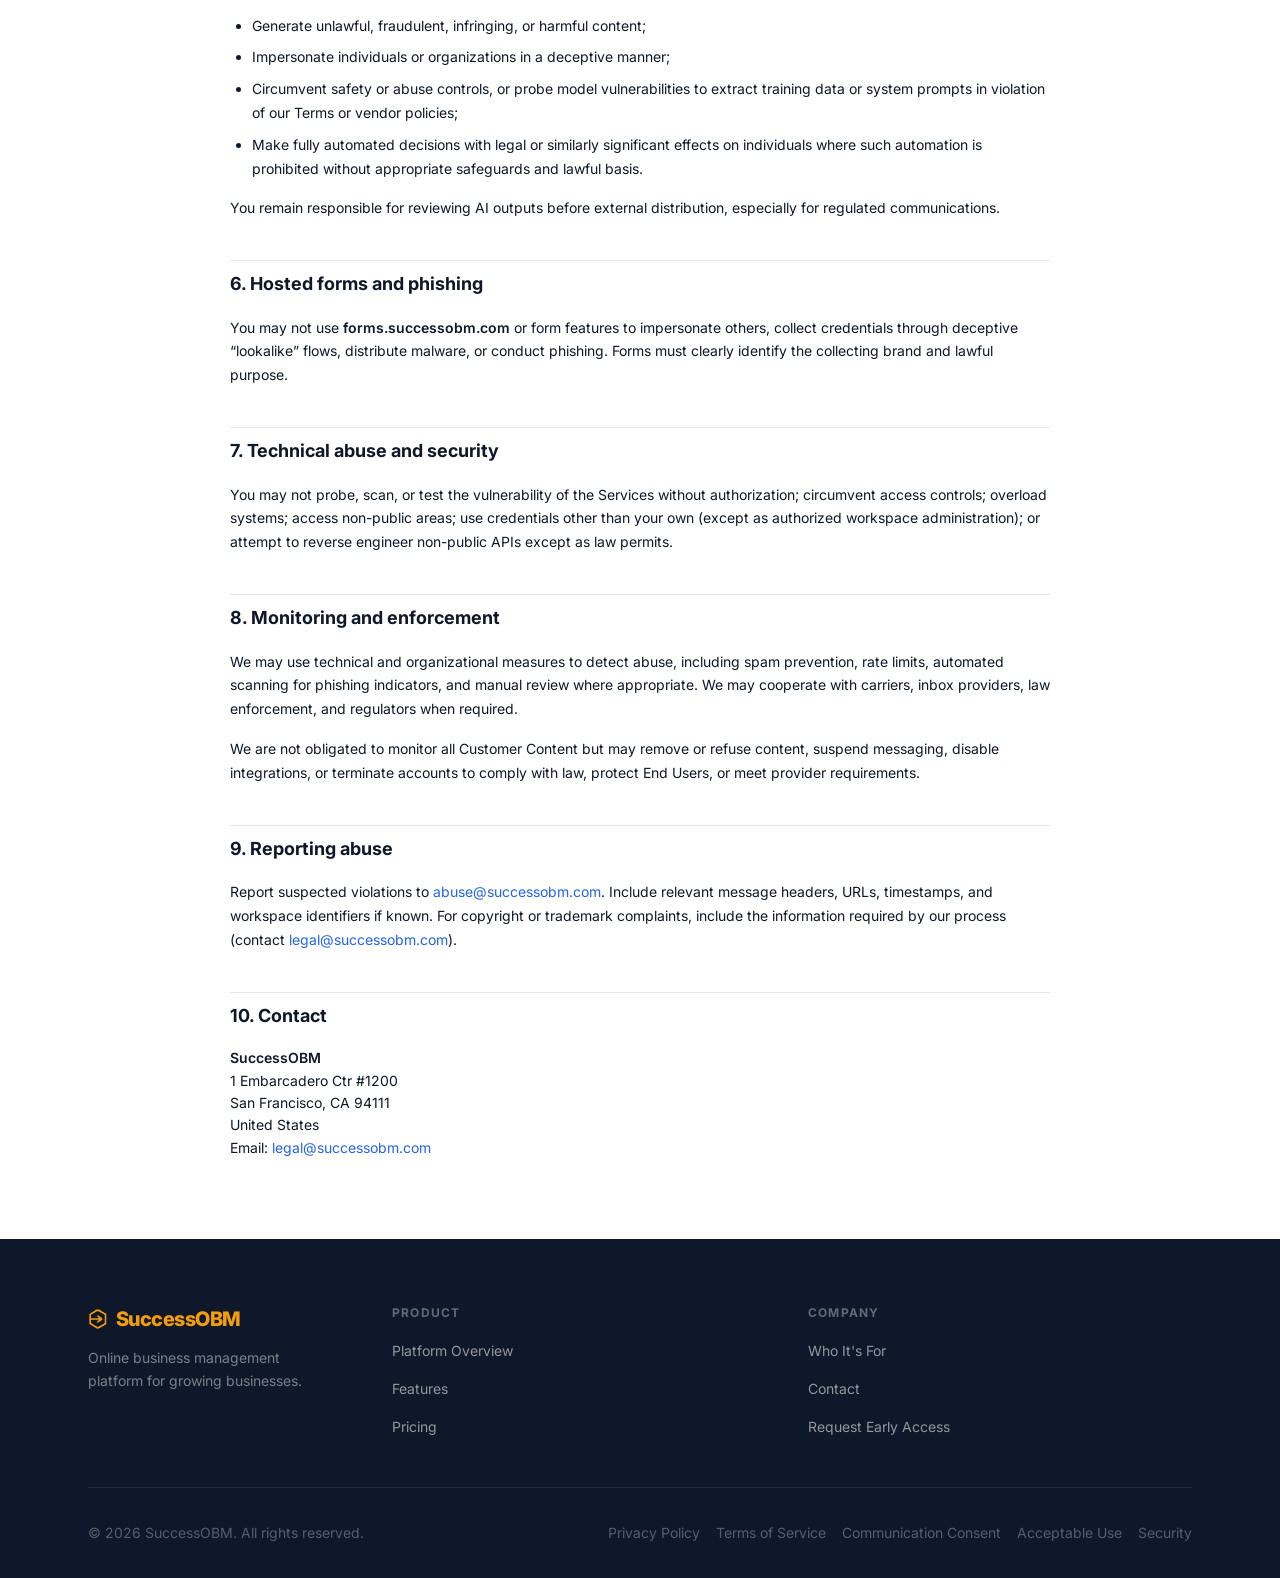
==== commit 186a3e85: "Add early access waitlist page" ====
--- a/acceptable-use/index.html
+++ b/acceptable-use/index.html
@@ -65,8 +65,8 @@
           <li><a href="/contact" class="nav__link">Contact</a></li>
         </ul>
         <div class="nav__actions">
-          <a href="/login" class="btn btn--ghost">Log In</a>
-          <a href="/signup" class="btn btn--primary">Start Free Trial</a>
+          <a href="https://app.successobm.com/login" class="btn btn--ghost">Log In</a>
+          <a href="/waitlist/" class="btn btn--primary">Request Early Access</a>
         </div>
       </div>
     </nav>
@@ -178,7 +178,7 @@
             <ul role="list">
               <li><a href="/who-its-for">Who It's For</a></li>
               <li><a href="/contact">Contact</a></li>
-              <li><a href="/signup">Start Free Trial</a></li>
+              <li><a href="/waitlist/">Request Early Access</a></li>
             </ul>
           </div>
         </nav>
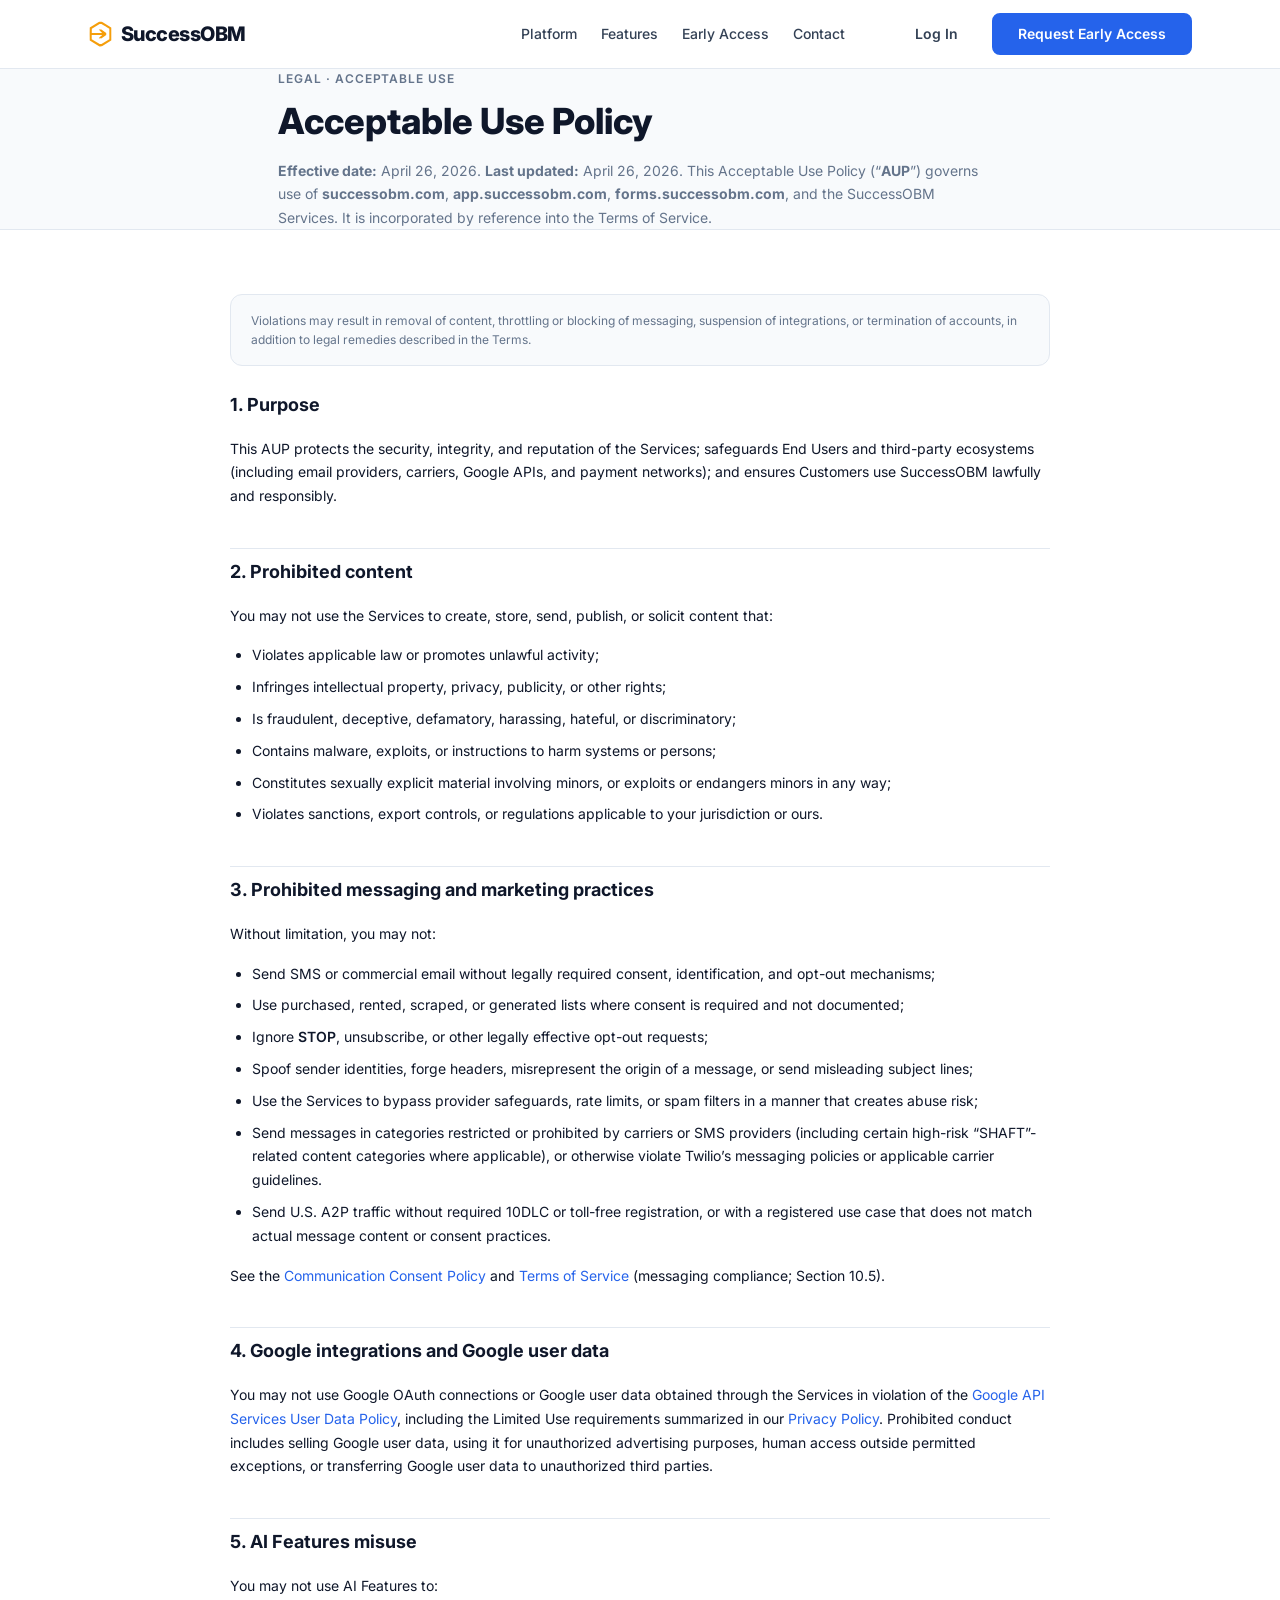
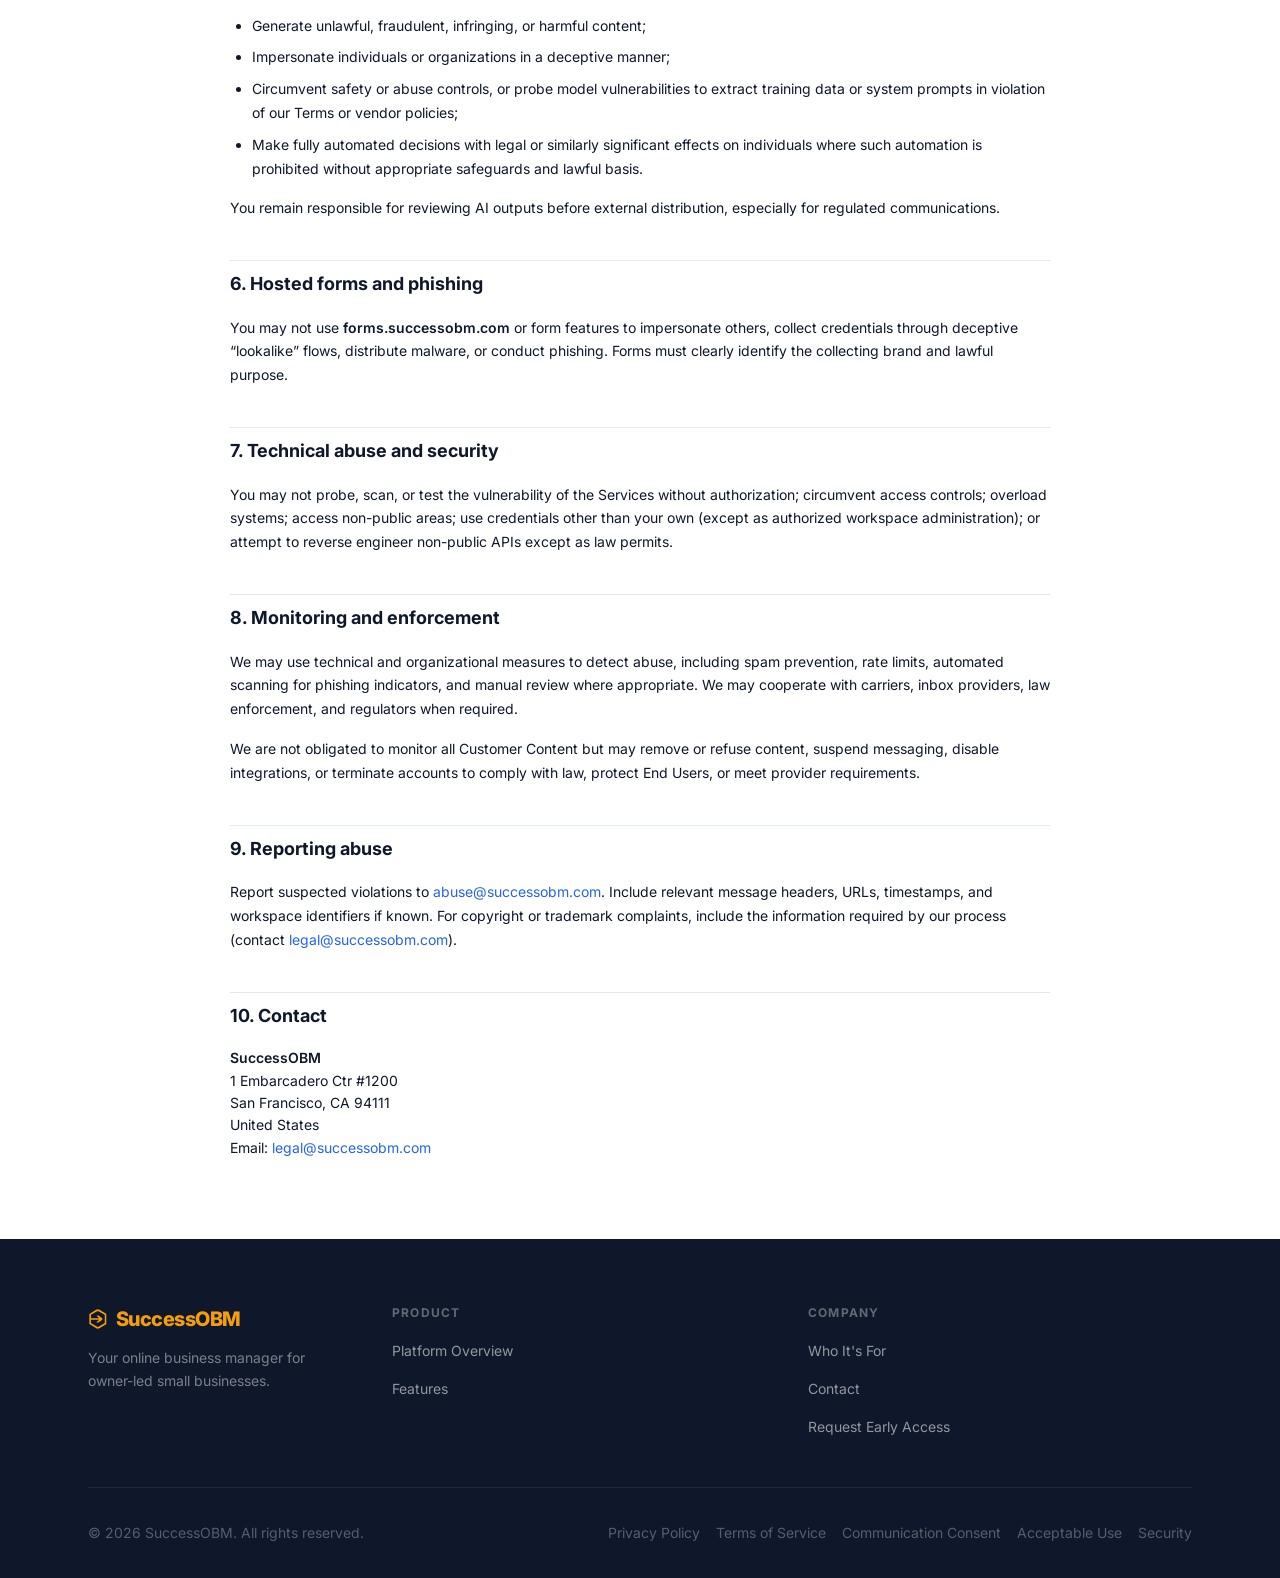
==== commit 83cc8f4a: "fix(site): remove unsupported claims and align early-access messaging Remove trial/no-credit-card/ca" ====
--- a/acceptable-use/index.html
+++ b/acceptable-use/index.html
@@ -61,7 +61,7 @@
         <ul class="nav__list" role="list">
           <li><a href="/platform" class="nav__link">Platform</a></li>
           <li><a href="/features" class="nav__link">Features</a></li>
-          <li><a href="/pricing" class="nav__link">Pricing</a></li>
+          <li><a href="/waitlist/" class="nav__link">Early Access</a></li>
           <li><a href="/contact" class="nav__link">Contact</a></li>
         </ul>
         <div class="nav__actions">
@@ -162,7 +162,7 @@
             </svg>
             <span class="footer__logo-text">SuccessOBM</span>
           </a>
-          <p class="footer__tagline">Online business management platform for growing businesses.</p>
+          <p class="footer__tagline">Your online business manager for owner-led small businesses.</p>
         </div>
         <nav class="footer__nav" aria-label="Footer navigation">
           <div class="footer__col">
@@ -170,7 +170,6 @@
             <ul role="list">
               <li><a href="/platform">Platform Overview</a></li>
               <li><a href="/features">Features</a></li>
-              <li><a href="/pricing">Pricing</a></li>
             </ul>
           </div>
           <div class="footer__col">
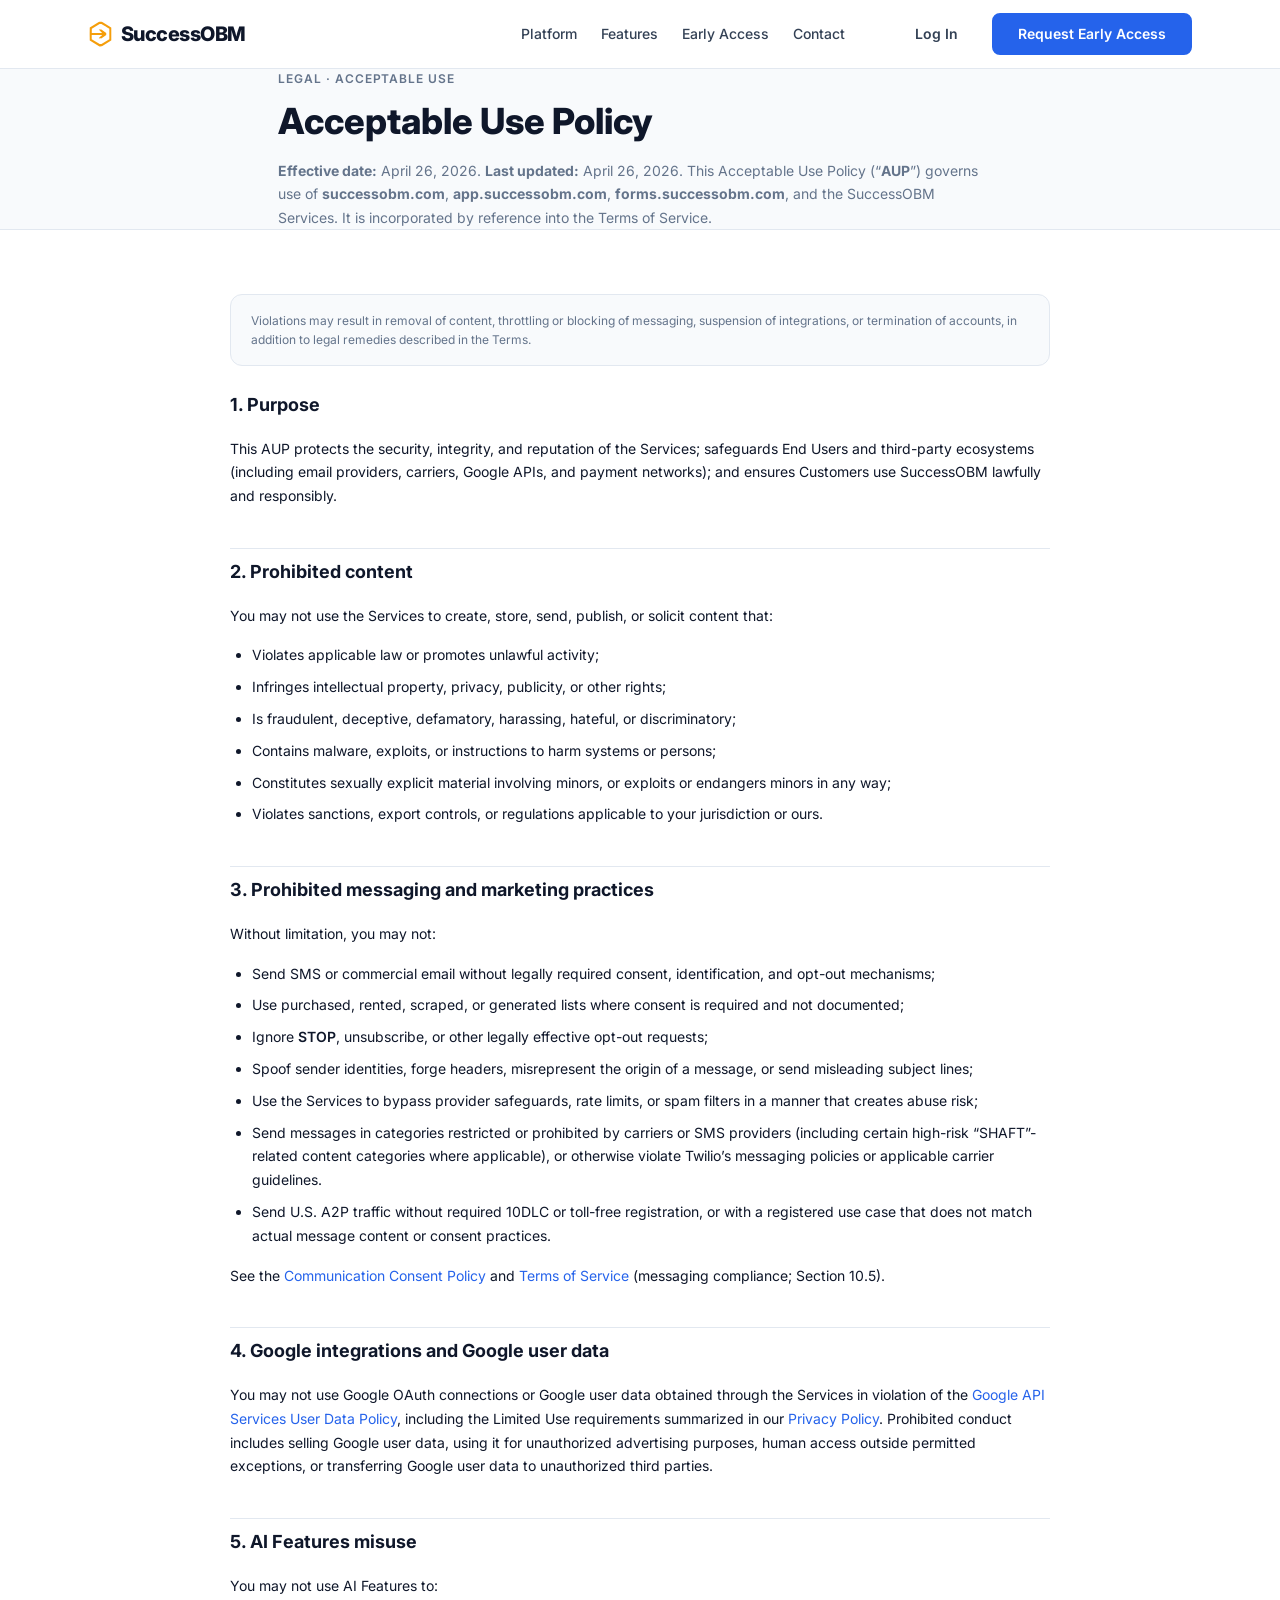
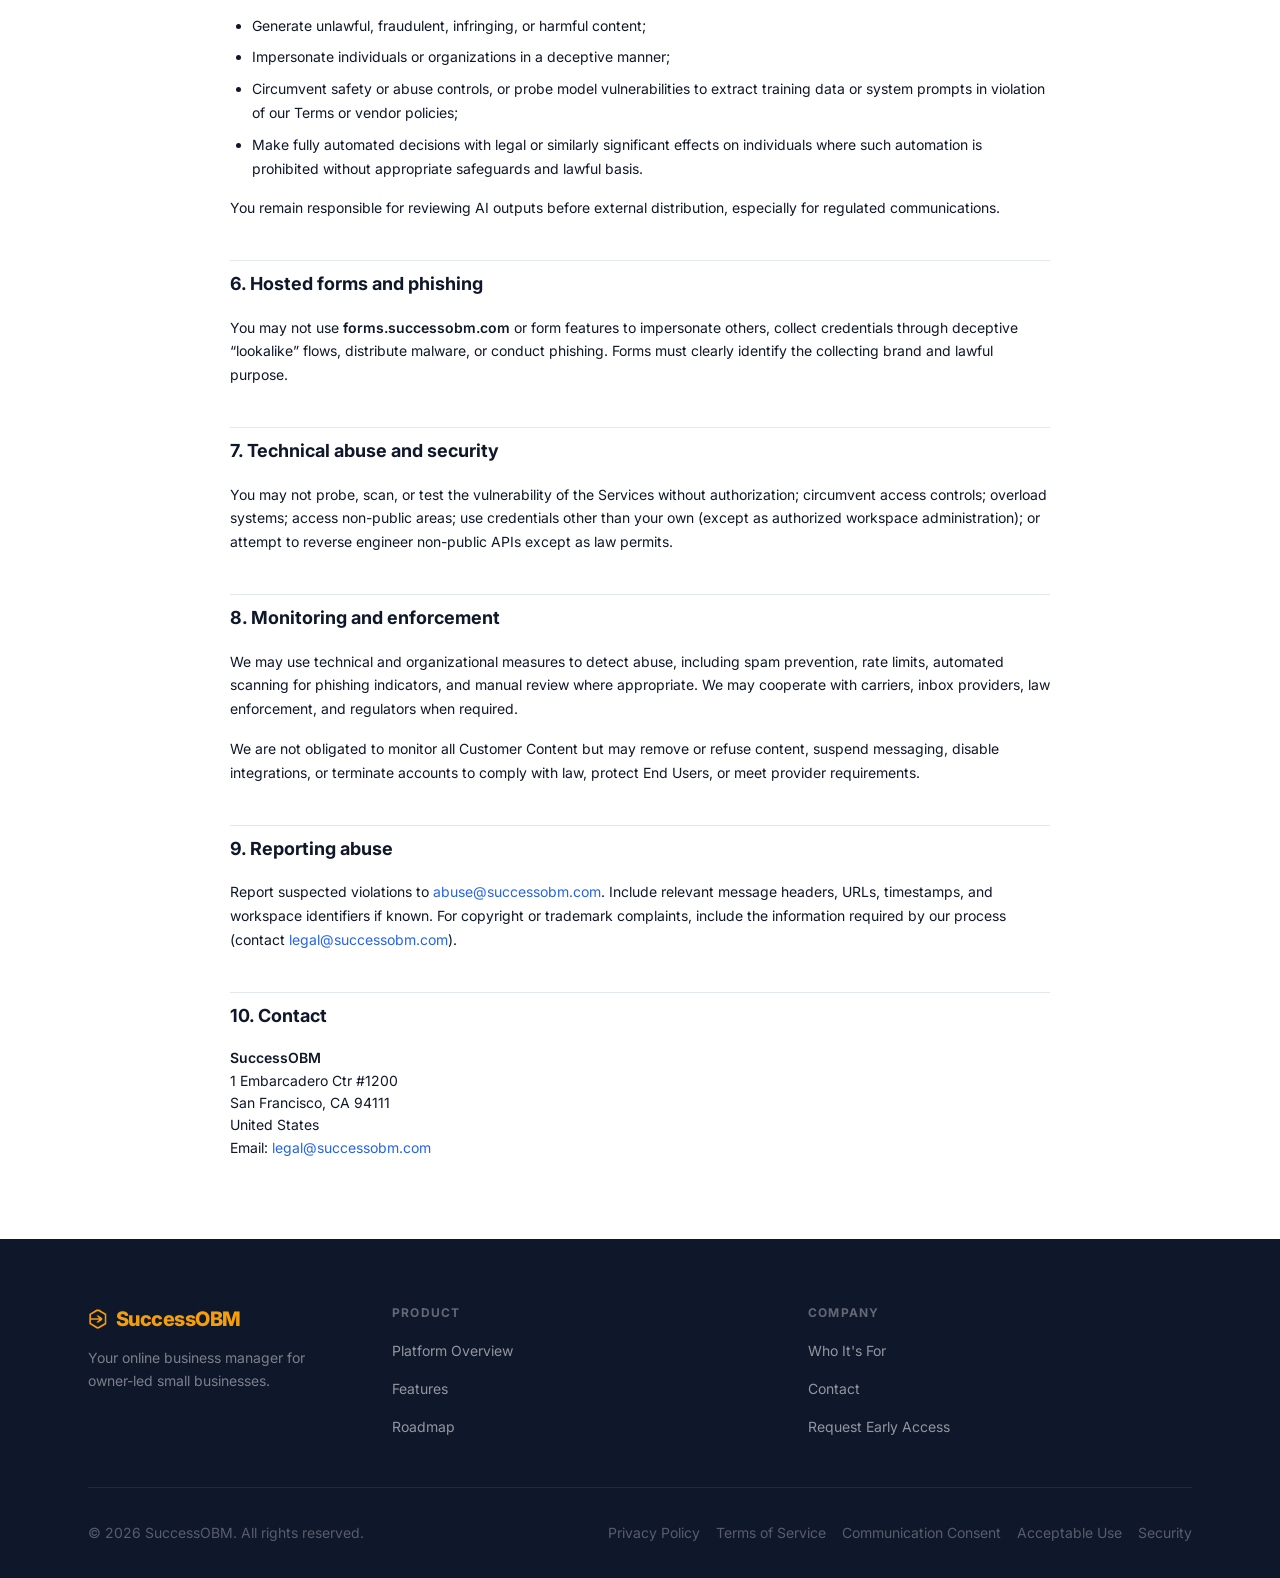
==== commit 935f0272: "feat(site): add public product roadmap Add /roadmap/ with status definitions (Exploring, Planned, In" ====
--- a/acceptable-use/index.html
+++ b/acceptable-use/index.html
@@ -170,6 +170,7 @@
             <ul role="list">
               <li><a href="/platform">Platform Overview</a></li>
               <li><a href="/features">Features</a></li>
+              <li><a href="/roadmap/">Roadmap</a></li>
             </ul>
           </div>
           <div class="footer__col">
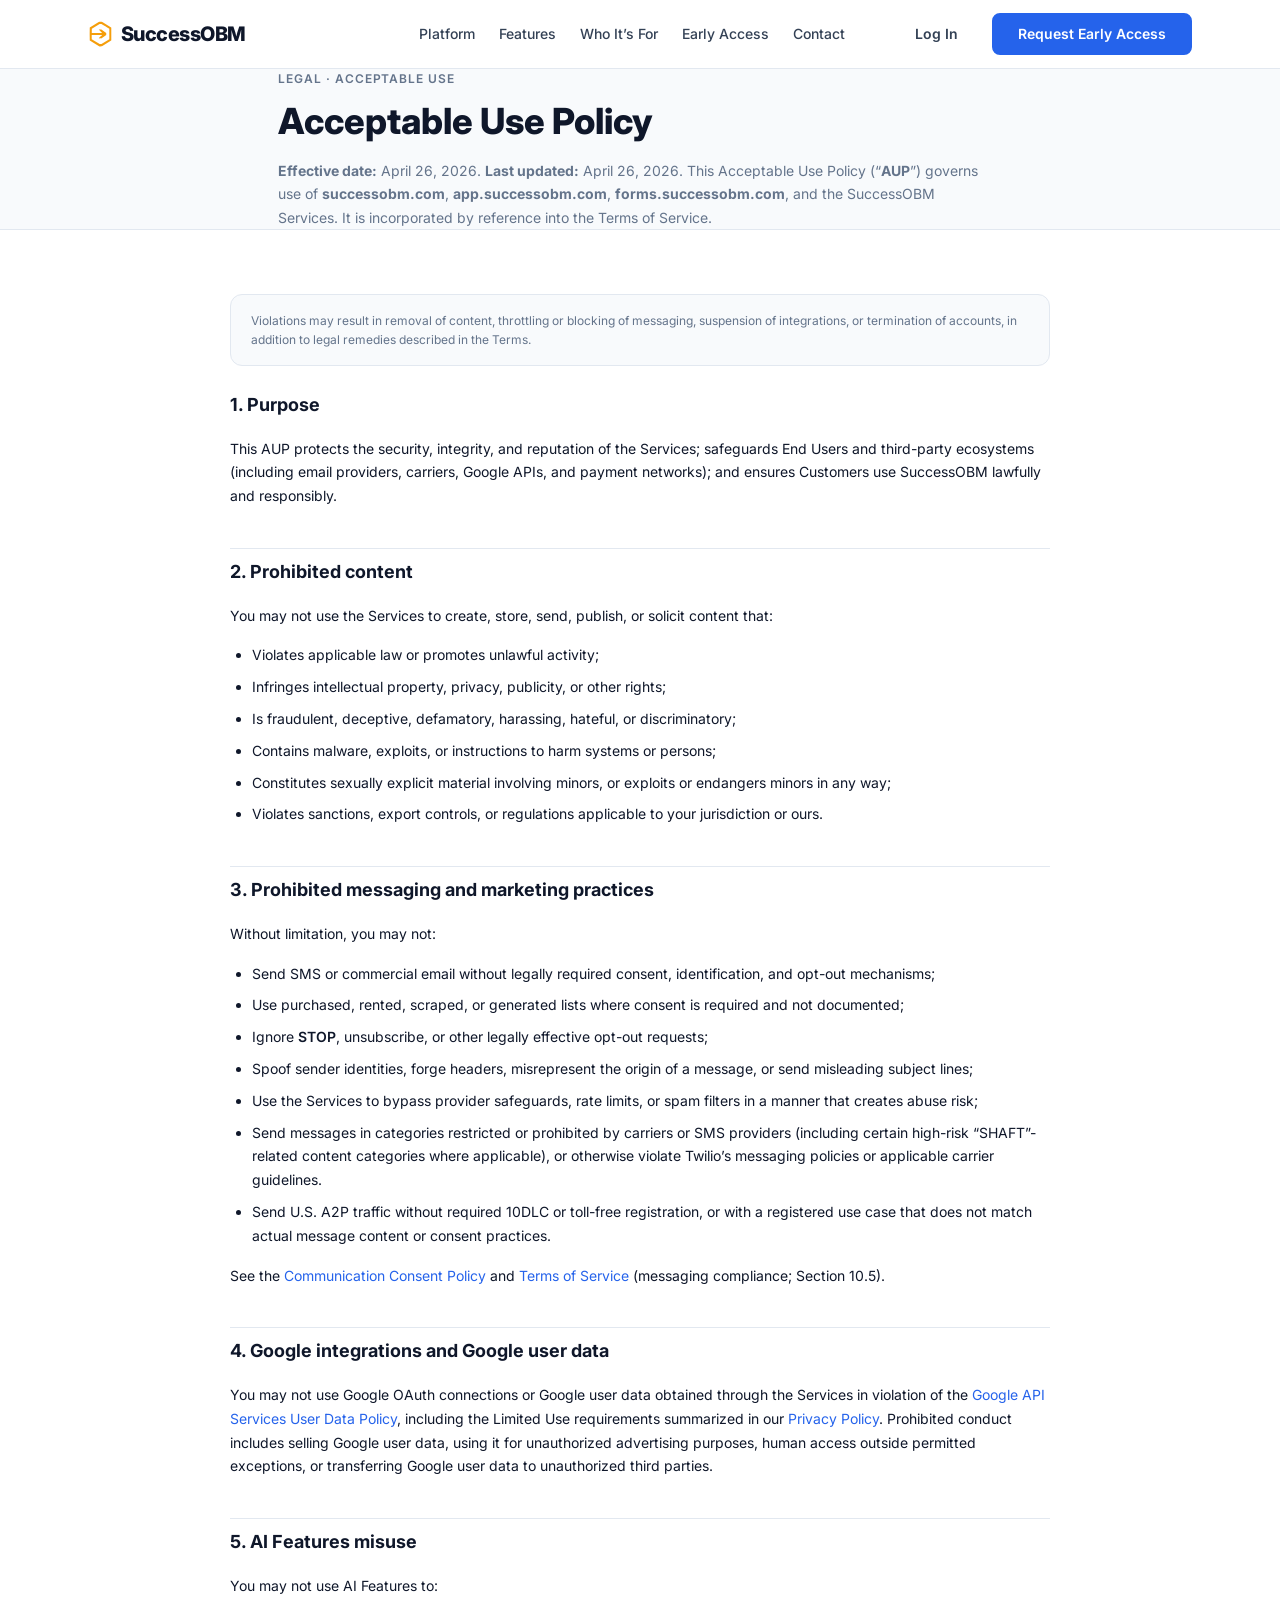
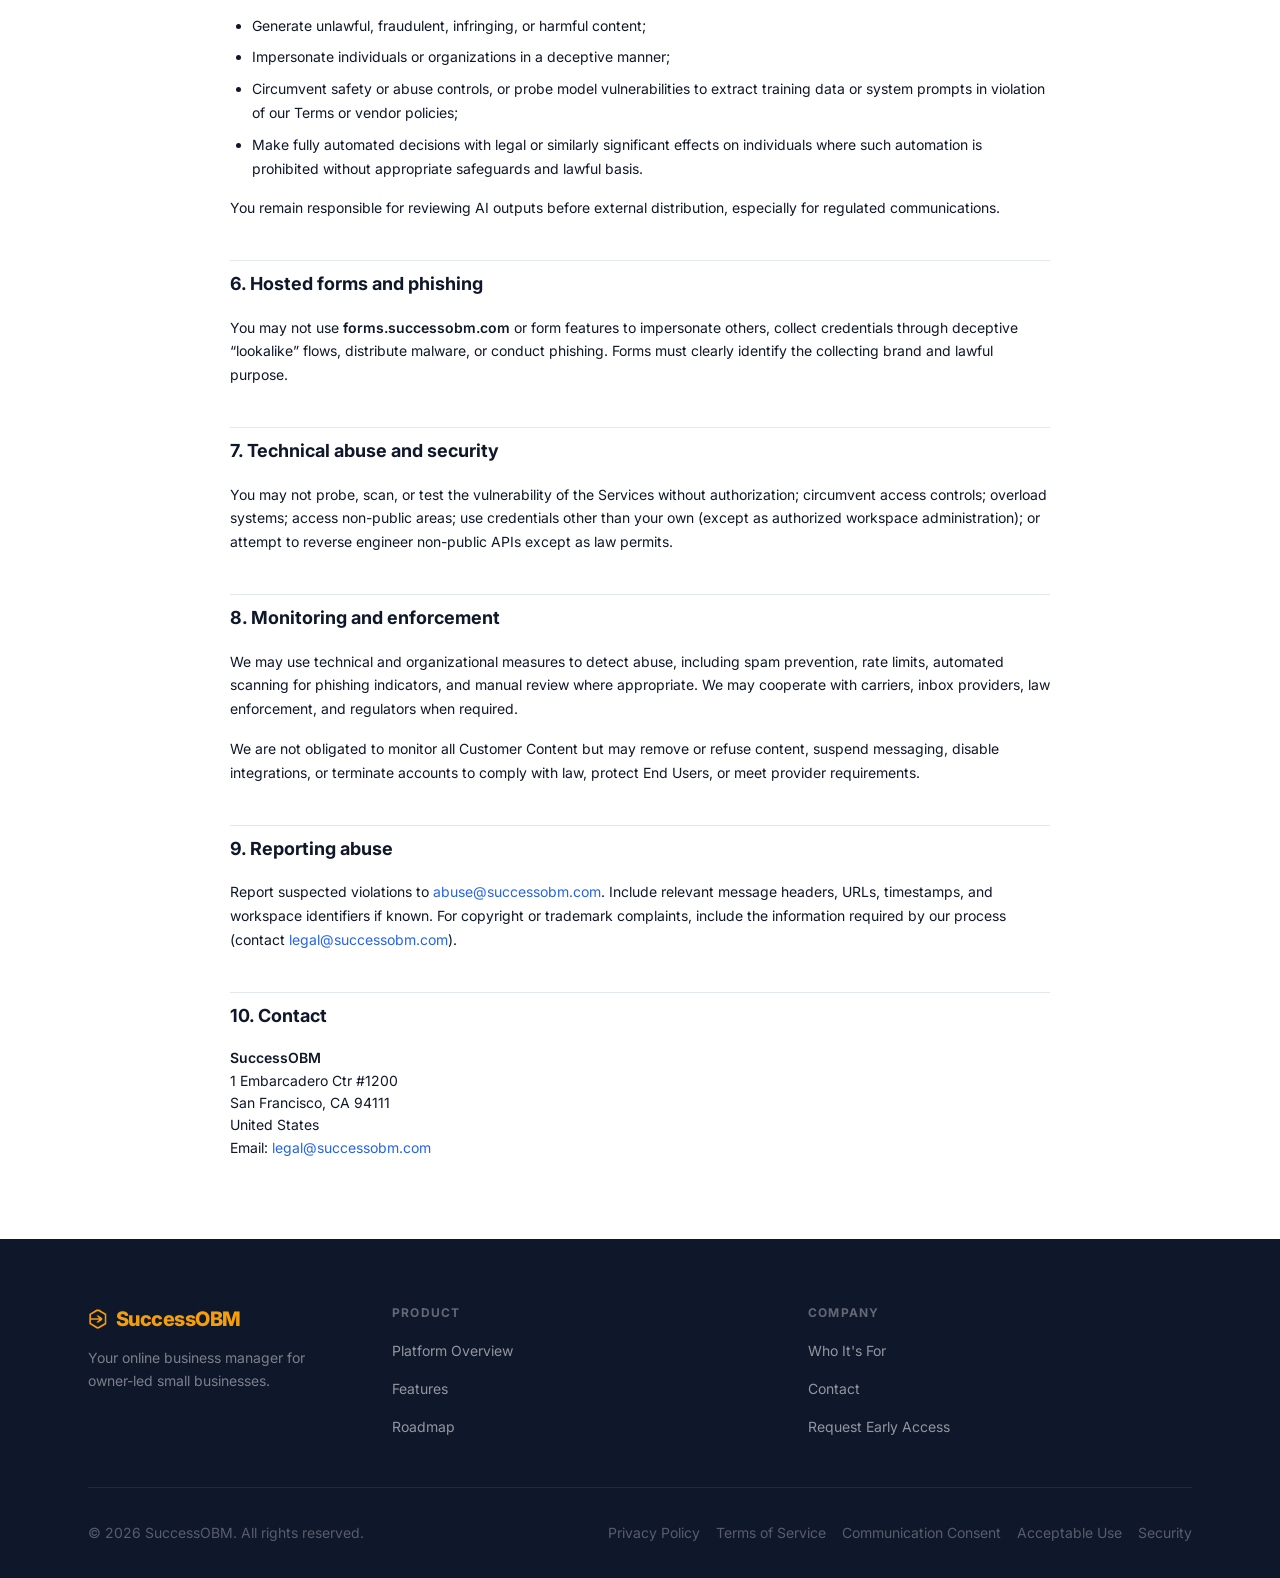
==== commit f991961e: "feat(site): center marketing around the online business manager Co-Authored-By: Claude Sonnet 5 <nor" ====
--- a/acceptable-use/index.html
+++ b/acceptable-use/index.html
@@ -17,7 +17,7 @@
   <link rel="preconnect" href="https://fonts.googleapis.com">
   <link rel="preconnect" href="https://fonts.gstatic.com" crossorigin>
   <link href="https://fonts.googleapis.com/css2?family=Inter:wght@400;500;600;700;800&display=swap" rel="stylesheet">
-  <link rel="stylesheet" href="../css/styles.css">
+  <link rel="stylesheet" href="../css/styles.css?v=b8762c28">
 
   <style>
     .legal-hero { padding-block: var(--s-14) var(--s-8); background: var(--c-surface); border-bottom: 1px solid var(--c-border); }
@@ -61,6 +61,7 @@
         <ul class="nav__list" role="list">
           <li><a href="/platform" class="nav__link">Platform</a></li>
           <li><a href="/features" class="nav__link">Features</a></li>
+          <li><a href="/who-its-for" class="nav__link">Who It&rsquo;s For</a></li>
           <li><a href="/waitlist/" class="nav__link">Early Access</a></li>
           <li><a href="/contact" class="nav__link">Contact</a></li>
         </ul>
--- a/css/styles.css
+++ b/css/styles.css
@@ -409,11 +409,17 @@
   transform: translateY(-7px) rotate(-45deg);
 }
 
-/* Mobile nav menu */
+/* Mobile nav menu
+   Anchored to the sticky header: its backdrop-filter makes the header the
+   containing block, so viewport-relative `position: fixed` insets collapse. */
 .nav__menu {
   display: none;
-  position: fixed;
-  inset: 68px 0 0 0;
+  position: absolute;
+  top: 100%;
+  left: 0;
+  right: 0;
+  height: calc(100vh - 68px);
+  height: calc(100dvh - 68px);
   background-color: var(--c-white);
   padding: var(--s-6) var(--s-5);
   border-top: 1px solid var(--c-border);
@@ -454,8 +460,9 @@
   gap: var(--s-3);
 }
 
-/* Desktop nav */
-@media (min-width: 768px) {
+/* Desktop nav — the widest nav (who-its-for, 5 links) needs ~1066px to fit
+   without overflow or wrapping; below this the hamburger menu is used. */
+@media (min-width: 1100px) {
   .nav__toggle {
     display: none;
   }
@@ -463,6 +470,7 @@
   .nav__menu {
     display: flex;
     position: static;
+    height: auto;
     flex-direction: row;
     align-items: center;
     padding: 0;
